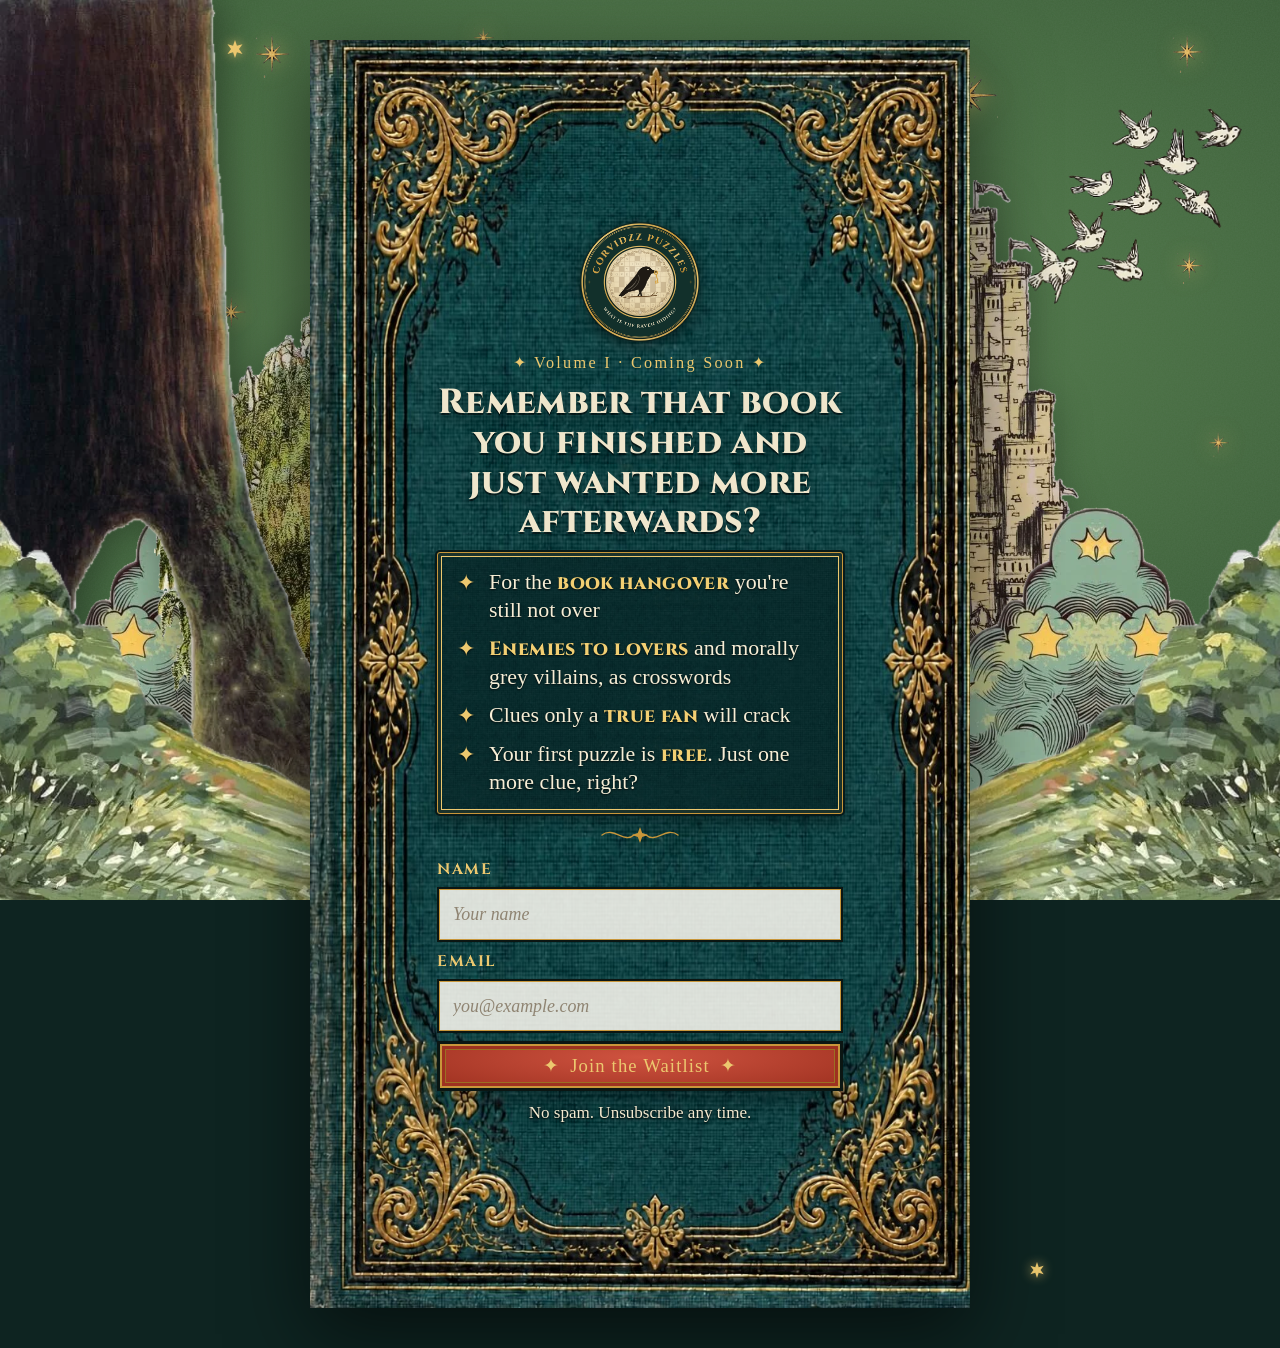
==== index.html @ 478cde84 "Add nine more twinkling gold stars to the sky Co-Authored-By: Claude Opus 5.5 <noreply@anthropic.com" ====
<!doctype html>
<html lang="en">
<head>
  <meta charset="utf-8">
  <meta name="viewport" content="width=device-width, initial-scale=1">
  <title>CorvidzzPuzzles | Remember that book you finished and just wanted more afterwards?</title>
  <meta name="description" content="A fairy-tale puzzle book about what's happening right now. Join the waiting list for Volume I.">
  <meta property="og:title" content="CorvidzzPuzzles | Remember that book you finished and just wanted more afterwards?">
  <meta property="og:description" content="Old riddles, modern answers. Join the waiting list for Volume I.">
  <meta property="og:type" content="website">
  <meta property="og:url" content="https://corvidzz.com/">
  <meta property="og:image" content="https://corvidzz.com/assets/img/share-preview.jpg">
  <meta name="twitter:card" content="summary_large_image">
  <meta name="theme-color" content="#4a7044">
  <link rel="icon" type="image/png" href="assets/img/favicon.png">
  <link rel="apple-touch-icon" href="assets/img/apple-touch-icon.png">
  <link rel="preload" as="image" href="assets/img/bg-clouds.webp">
  <link rel="preconnect" href="https://fonts.googleapis.com">
  <link rel="preconnect" href="https://fonts.gstatic.com" crossorigin>
  <link href="https://fonts.googleapis.com/css2?family=IM+Fell+English:ital@0;1&family=IM+Fell+English+SC&family=UnifrakturMaguntia&family=Cinzel+Decorative:wght@400;700;900&family=Cinzel:wght@700;800&display=swap" rel="stylesheet">
  <style>
    :root {
      --ink: #2a2218;
      --ink-soft: #5a4b36;
      --parchment: #e4d4ac;
      --parchment-light: #efe4c6;
      --sepia: #6e5230;
      --sepia-soft: #9c7f4c;
      --card-cream: #ecdcbe;
      --card-ink: #1d2622;
      --lapis: #2d56a0;
      --lapis-deep: #1f3d78;
      --rose: #e38d9c;
      --gold: #c8963a;
      --gold-light: #ecc86f;
      --leaf: #5f8f4e;
      --vermilion: #c0412d;
      --forest: #0e2421;
      --moon: #efe6cc;
    }
    * { box-sizing: border-box; }
    html, body { margin: 0; }
    html { scroll-behavior: smooth; }
    body {
      font-family: "IM Fell English", Georgia, "Times New Roman", serif;
      font-size: 1.15rem;
      line-height: 1.6;
      color: var(--ink);
      background: var(--forest);
      position: relative;
      min-height: 100vh;
      overflow-x: clip;
    }
    /* ---------- The storybook scene behind everything (the owner's pictures) ---------- */
    /* ---------- The storybook scene behind everything (the owner's pictures) ---------- */
    body::before {
      content: "";
      position: fixed; inset: 0; z-index: -3;
      background:
        url("data:image/svg+xml,%3Csvg xmlns='http://www.w3.org/2000/svg' width='240' height='240'%3E%3Cfilter id='n'%3E%3CfeTurbulence type='fractalNoise' baseFrequency='.65' numOctaves='3' stitchTiles='stitch'/%3E%3CfeColorMatrix values='0 0 0 0 .1 0 0 0 0 .2 0 0 0 0 .1 0 0 0 .35 0'/%3E%3C/filter%3E%3Crect width='100%25' height='100%25' filter='url(%23n)'/%3E%3C/svg%3E"),
        radial-gradient(ellipse 90% 70% at 50% 35%, #5f8656 0%, #4a7044 45%, #2f4d2e 100%);
    }
    .scene { position: fixed; inset: 0; z-index: -2; pointer-events: none; overflow: hidden; }
    .scene img { position: absolute; display: block; height: auto; user-select: none; }
    /* back: the starry clouds rolling along behind the hills */
    .scene .clouds {
      position: absolute; left: 0; right: 0; bottom: 4vh; height: 40vh;
      background: url("assets/img/bg-clouds.webp") center bottom / auto 100% repeat-x;
    }
    .scene .castle { right: 4vw; bottom: 14vh; height: 66vh; width: auto; filter: drop-shadow(0 10px 18px rgba(0, 0, 0, .25)); }
    .scene .tree { left: 12vw; bottom: 12vh; height: 54vh; width: auto; filter: drop-shadow(0 10px 18px rgba(0, 0, 0, .25)); }
    /* the hollow tree trunk at the left edge, rising out of the frame */
    .scene .trunk { left: 0; bottom: 0; height: 100vh; width: auto; filter: drop-shadow(8px 0 18px rgba(0, 0, 0, .35)); }
    /* front: the grassy hill, once on each side */
    .scene .hill { left: -2vw; bottom: -3vh; width: 56vw; }
    .scene .hill.flip { left: auto; right: -2vw; transform: scaleX(-1); }
    .scene .birds { right: 3vw; top: 12vh; width: clamp(160px, 17vw, 270px); animation: flock 30s ease-in-out infinite alternate; }
    @keyframes flock { from { transform: translate(0, 0); } to { transform: translate(-6vw, 3vh); } }
    .scene .star { width: 60px; animation: glint 5s ease-in-out infinite; filter: drop-shadow(0 0 10px rgba(236, 200, 111, .55)); }
    @keyframes glint { 0%, 100% { opacity: .95; transform: scale(1); } 50% { opacity: .55; transform: scale(.82); } }
    @media (max-width: 760px) {
      .scene .clouds { height: 26vh; bottom: 4vh; }
      .scene .castle { height: 42vh; right: -10vw; bottom: 12vh; }
      .scene .tree { height: 30vh; left: 4vw; bottom: 10vh; }
      .scene .trunk { left: -36vw; height: 100vh; }
      .scene .hill { width: 70vw; bottom: -2vh; }
      .scene .birds { right: 8vw; top: 84px; width: 118px; }
      .scene .star { width: 34px; }
    }
    @media (prefers-reduced-motion: reduce) { .scene .birds, .scene .star { animation: none; } }
    a { color: var(--lapis); }
    svg { display: block; }

    /* ---------- Star tile band (between sections) ---------- */
    .tiles {
      height: 56px;
      background-color: #6d86b3;
      background-image: url("assets/img/star-tiles.jpg");
      background-size: auto 100%;
      background-repeat: repeat-x;
      border-top: 3px solid var(--gold);
      border-bottom: 3px solid var(--gold);
      box-shadow: 0 6px 18px rgba(0, 0, 0, .35);
    }

    /* ---------- Header ---------- */
    .topbar {
      display: flex; align-items: center; justify-content: space-between; gap: 16px;
      max-width: 1180px; margin: 0 auto; padding: 18px 16px;
    }
    .brand { display: flex; align-items: center; gap: 12px; text-decoration: none; color: var(--moon); }
    .seal {
      width: 54px; height: 54px; flex: none;
      background: var(--parchment-light);
      border: 3px solid var(--vermilion);
      outline: 1px solid var(--gold-light); outline-offset: 2px;
      display: grid; place-items: center;
      color: var(--ink);
    }
    .seal svg { width: 42px; height: 38px; }
    .wordmark { font-family: "UnifrakturMaguntia", serif; font-size: 2rem; line-height: 1; text-shadow: 0 2px 10px rgba(0, 0, 0, .6); }
    .social { display: flex; gap: 10px; }
    .social a {
      width: 42px; height: 42px; display: grid; place-items: center;
      border: 2px solid var(--gold); border-radius: 50%; color: var(--moon); background: rgba(14, 36, 33, .5);
    }
    .social a:hover { background: var(--gold); color: var(--forest); }
    .social svg { width: 18px; height: 18px; }

    /* ---------- Twinkling stars ---------- */
    .twinkle { position: absolute; color: var(--gold-light); pointer-events: none; animation: twinkle 3.6s ease-in-out infinite; filter: drop-shadow(0 0 6px rgba(236, 200, 111, .8)); }
    .twinkle svg { width: 100%; height: 100%; }
    @keyframes twinkle { 0%, 100% { opacity: .3; transform: scale(.8); } 50% { opacity: 1; transform: scale(1.1); } }

    /* ---------- Parchment panel with an engraved flower garland ---------- */
    .panel {
      --pad-x: 76px;
      position: relative;
      isolation: isolate;
      background:
        url("data:image/svg+xml,%3Csvg xmlns='http://www.w3.org/2000/svg' width='200' height='200'%3E%3Cfilter id='n'%3E%3CfeTurbulence type='fractalNoise' baseFrequency='.75' numOctaves='3' stitchTiles='stitch'/%3E%3CfeColorMatrix values='0 0 0 0 .4 0 0 0 0 .3 0 0 0 0 .15 0 0 0 .1 0'/%3E%3C/filter%3E%3Crect width='100%25' height='100%25' filter='url(%23n)'/%3E%3C/svg%3E"),
        radial-gradient(ellipse at 50% 40%, var(--parchment-light) 0%, var(--parchment) 62%, #cfb888 100%);
      box-shadow:
        inset 0 0 0 1px var(--sepia-soft),
        inset 0 0 0 7px rgba(239, 228, 198, .6),
        inset 0 0 0 8px var(--sepia-soft),
        0 0 0 2px #b89a64,
        0 30px 70px rgba(0, 0, 0, .55);
    }
    .panel.arch { border-radius: 50% 50% 0 0 / var(--arch, 300px) var(--arch, 300px) 0 0; }
    .panel > .garland { position: absolute; inset: 0; width: 100%; height: 100%; z-index: -1; pointer-events: none; overflow: visible; }
    .panel > .garland .vine { fill: none; stroke: var(--sepia); stroke-width: 1.3; stroke-linecap: round; }
    .panel > .garland .tendril { fill: none; stroke: var(--sepia); stroke-width: .9; stroke-linecap: round; }

    /* Sparkles (drawn after the storybook border) */
    .sparkle { position: absolute; z-index: 2; color: var(--gold); filter: drop-shadow(0 0 5px rgba(236, 200, 111, .7)); }
    .sparkle svg { width: 100%; height: 100%; }

    /* ---------- Hero ---------- */
    .hero { position: relative; max-width: 820px; margin: 0 auto; padding: 20px 16px 90px; }
    .sr-only { position: absolute; width: 1px; height: 1px; margin: -1px; overflow: hidden; clip: rect(0 0 0 0); white-space: nowrap; border: 0; }
    .hero .panel { --arch: 340px; --pad-x: 84px; padding: 110px var(--pad-x) 76px; text-align: center; }
    .hero-logo { display: block; width: 190px; height: 190px; margin: -40px auto 14px; filter: drop-shadow(0 8px 14px rgba(40, 25, 5, .35)); }
    .brand-logo { width: 64px; height: 64px; flex: none; filter: drop-shadow(0 3px 8px rgba(0, 0, 0, .5)); }
    .footer-logo { display: block; width: 110px; height: 110px; margin: 0 auto 10px; }
    .kicker {
      font-family: "IM Fell English SC", serif; letter-spacing: .14em; font-size: 1rem;
      color: var(--vermilion); margin: 0 0 10px;
    }
    h1 {
      font-family: "Trajan Pro", "Trajan", "Cinzel", Georgia, serif; font-weight: 700;
      font-size: clamp(2.1rem, 5.4vw, 3.6rem); line-height: 1.12; letter-spacing: .02em;
      margin: 0 0 18px; color: var(--lapis-deep);
    }
    .i-red { color: var(--vermilion); }
    .i-green { color: var(--leaf); }
    .i-gold { color: #b07f24; }
    .lede { font-size: 1.22rem; font-style: italic; color: var(--ink-soft); margin: 0 auto 24px; max-width: 30em; }
    .flourish { display: flex; align-items: center; justify-content: center; gap: 12px; margin: 0 auto 30px; color: var(--sepia-soft); max-width: 360px; }
    .flourish::before, .flourish::after { content: ""; flex: 1; height: 1px; background: currentColor; }
    .flourish svg { width: 80px; height: 22px; }

    /* ---------- Sign-up: name and email on the left, the book on the right ---------- */
    form { position: relative; }
    .field { display: block; margin-bottom: 14px; }
    .field span { display: block; font-family: "Cinzel", serif; font-weight: 700; font-size: .82rem; letter-spacing: .1em; text-transform: uppercase; color: var(--card-ink); margin-bottom: 4px; }
    .field input {
      width: 100%; box-sizing: border-box; font: inherit; font-size: 1.12rem; color: var(--lapis-deep);
      background: rgba(255, 252, 244, .85); border: 1.5px solid var(--card-ink); border-radius: 8px; padding: 11px 14px;
    }
    .field input::placeholder { color: #8f8472; font-style: italic; }
    .field input:focus { outline: none; border-color: var(--vermilion); box-shadow: 0 0 0 3px rgba(192, 65, 45, .18); background: #fff; }
    .book-cover {
      position: relative; width: 150px; box-sizing: border-box; aspect-ratio: 3 / 4; margin: 6px auto 14px; padding: 18px 10px 12px;
      display: flex; flex-direction: column; align-items: center; justify-content: center; gap: 6px;
      background: radial-gradient(ellipse at 50% 35%, #1d4039, #0e2421 75%);
      border-radius: 3px 8px 8px 3px;
      box-shadow: inset 7px 0 8px -4px rgba(0, 0, 0, .55), inset 0 0 0 5px #0e2421, inset 0 0 0 6.5px var(--gold), inset 0 0 0 9px #0e2421, inset 0 0 0 10px var(--gold),
        6px 10px 18px rgba(30, 20, 5, .45);
      transform: rotate(-3deg);
    }
    .book-cover img { width: 92px; height: 92px; border-radius: 50%; }
    .book-cover-vol { font-family: "Cinzel", serif; font-weight: 800; letter-spacing: .14em; font-size: .78rem; color: var(--gold-light); }
    .book-cover-soon { font-style: italic; font-size: .72rem; color: #e7d6ad; }
    .signup-box { max-width: 560px; margin: 0 auto; text-align: left; }
    .fields { display: grid; grid-template-columns: 1fr 1fr; gap: 0 14px; }
    .finale .book-cover { width: 170px; margin: 0 auto 22px; }
    .finale .book-cover img { width: 104px; height: 104px; }
    @media (max-width: 560px) { .fields { grid-template-columns: 1fr; } }
    .hp { position: absolute; left: -9999px; width: 1px; height: 1px; opacity: 0; }
    .submit {
      display: flex; align-items: center; justify-content: center; gap: 10px; width: 100%;
      font-family: "IM Fell English SC", serif; font-size: 1.3rem; letter-spacing: .06em;
      padding: 13px 16px; color: var(--card-cream);
      background: var(--card-ink);
      border: 2px solid var(--card-ink);
      outline: 1px solid var(--card-cream); outline-offset: -6px;
      cursor: pointer;
    }
    .submit:hover { background: #2c3a34; }
    .submit[disabled] { opacity: .75; cursor: wait; }
    .submit .star { color: var(--gold-light); }
    .msg { font-style: italic; color: var(--vermilion); min-height: 1.4em; margin: 10px 0 0; font-size: 1rem; }
    .fine { font-size: .9rem; font-style: italic; color: var(--ink-soft); margin: 4px 0 0; }
    .inscribed { position: relative; padding: 34px 20px; text-align: center; }
    .inscribed .stamp {
      display: inline-block; transform: rotate(-6deg);
      border: 3px double var(--vermilion); color: var(--vermilion);
      font-family: "IM Fell English SC", serif; font-size: 1.3rem; letter-spacing: .12em;
      padding: 6px 14px; margin-bottom: 14px;
    }
    .inscribed .place-no { font-family: "Cinzel", serif; font-weight: 800; font-size: 2.4rem; letter-spacing: .08em; color: var(--card-ink); margin: 0 0 6px; }
    .inscribed .place-line { margin: 0 0 10px; }
    .inscribed .place-line strong { font-family: "Cinzel", serif; color: var(--vermilion); }
    .inscribed h3 { font-family: "Cinzel Decorative", serif; font-size: 1.6rem; margin: 0 0 8px; color: var(--card-ink); }
    .inscribed p { margin: 0 0 6px; }

    /* ---------- Section headings over the forest ---------- */
    .section-title {
      font-family: "Cinzel Decorative", serif; font-weight: 700; text-align: center;
      font-size: clamp(1.9rem, 4.4vw, 2.9rem); line-height: 1.15; margin: 0 0 8px;
      color: var(--gold-light);
      text-shadow: 0 2px 14px rgba(0, 0, 0, .75);
    }
    .section-title .i-red { color: #f3a7b2; }
    .section-lead {
      text-align: center; font-style: italic; color: var(--moon); max-width: 38em; margin: 0 auto 44px;
      text-shadow: 0 1px 8px rgba(0, 0, 0, .8);
    }
    .panel .section-title { color: var(--lapis-deep); text-shadow: none; }
    .panel .section-title .i-red { color: var(--vermilion); }

    /* ---------- The night sky: fog, fireflies, butterflies and searching ravens ---------- */
    .sky { position: fixed; inset: 0; z-index: -1; pointer-events: none; overflow: hidden; }
    .sky .fog {
      position: absolute; inset: -20% -50%;
      background:
        radial-gradient(ellipse 30% 18% at 20% 70%, rgba(210, 225, 215, .16), transparent 70%),
        radial-gradient(ellipse 35% 20% at 70% 40%, rgba(210, 225, 215, .12), transparent 70%),
        radial-gradient(ellipse 25% 14% at 45% 90%, rgba(210, 225, 215, .18), transparent 70%);
      animation: fog 60s linear infinite alternate;
    }
    .sky .fog.two { animation-duration: 90s; animation-direction: alternate-reverse; opacity: .8; }
    @keyframes fog { from { transform: translateX(-12%); } to { transform: translateX(12%); } }
    .sky .veil {
      position: absolute; inset: 0;
      background: radial-gradient(ellipse at 50% 45%, transparent 35%, rgba(3, 10, 9, .55) 100%);
    }
    .firefly {
      position: absolute; width: 4px; height: 4px; border-radius: 50%;
      background: #f3dc8a; box-shadow: 0 0 10px 3px rgba(243, 220, 138, .6);
      animation: drift var(--d, 14s) ease-in-out infinite alternate, glow var(--g, 3s) ease-in-out infinite;
    }
    @keyframes drift { from { transform: translate(0, 0); } to { transform: translate(var(--x, 40px), var(--y, -60px)); } }
    @keyframes glow { 0%, 100% { opacity: .1; } 50% { opacity: .95; } }

    .creature { position: absolute; top: 0; left: 0; color: #040908; will-change: transform; }
    .creature img {
      display: block; width: 100%; height: auto;
      filter: brightness(0) drop-shadow(0 0 5px rgba(205, 225, 215, .35));
      transform-origin: 50% 55%;
      animation: beat 3.4s ease-in-out infinite;
    }
    /* a couple of wingbeats, then a long glide */
    @keyframes beat {
      0%, 34%, 100% { transform: translateY(0) scaleY(1); }
      8%, 24% { transform: translateY(-3px) scaleY(.84); }
      16% { transform: translateY(1px) scaleY(1.03); }
    }

    /* small pale-gold butterflies wandering along the sides */
    .bfly {
      position: absolute; top: 0; left: 0; width: var(--s, 26px);
      animation: wander var(--d, 24s) ease-in-out infinite alternate;
      animation-delay: var(--delay, 0s);
    }
    .bfly img {
      display: block; width: 100%; height: auto;
      filter: drop-shadow(0 0 8px rgba(243, 223, 160, .9));
      animation: flutter var(--f, .32s) ease-in-out infinite alternate;
    }
    @keyframes flutter { from { transform: rotate(var(--r, 10deg)) scaleX(1); } to { transform: rotate(var(--r, 10deg)) scaleX(.25); } }
    @keyframes wander {
      0%   { transform: translate(var(--x0), var(--y0)); }
      25%  { transform: translate(var(--x1), var(--y1)); }
      50%  { transform: translate(var(--x2), var(--y2)); }
      75%  { transform: translate(var(--x3), var(--y3)); }
      100% { transform: translate(var(--x4), var(--y4)); }
    }
    /* flight paths: mostly along the sides and above the panel, sweeping, hesitating and circling back as if searching */
    .c1 { width: 130px; opacity: .9;  animation: path1 38s ease-in-out infinite; }
    .c2 { width: 92px; opacity: .8;  animation: path2 24s ease-in-out infinite; animation-delay: -6s; }
    .c3 { width: 60px;  opacity: .6;  animation: path3 46s linear infinite; animation-delay: -18s; }
    .c6 { width: 80px;  opacity: .75; animation: path6 28s ease-in-out infinite; animation-delay: -12s; }
    @keyframes path1 {
      0%   { transform: translate(-14vw, 8vh) scaleX(1) rotate(6deg); }
      22%  { transform: translate(30vw, 2vh) scaleX(1) rotate(-4deg); }
      34%  { transform: translate(52vw, 5vh) scaleX(1) rotate(8deg); }
      42%  { transform: translate(56vw, 12vh) scaleX(-1) rotate(-10deg); }
      56%  { transform: translate(30vw, 6vh) scaleX(-1) rotate(4deg); }
      70%  { transform: translate(8vw, 22vh) scaleX(-1) rotate(-12deg); }
      80%  { transform: translate(4vw, 34vh) scaleX(1) rotate(10deg); }
      100% { transform: translate(-16vw, 18vh) scaleX(-1) rotate(0deg); }
    }
    @keyframes path2 {
      0%   { transform: translate(83vw, 18vh) scaleX(1) rotate(0deg); }
      25%  { transform: translate(91vw, 32vh) scaleX(1) rotate(22deg); }
      50%  { transform: translate(84vw, 48vh) scaleX(-1) rotate(-8deg); }
      75%  { transform: translate(77vw, 30vh) scaleX(-1) rotate(-22deg); }
      100% { transform: translate(83vw, 18vh) scaleX(1) rotate(0deg); }
    }
    @keyframes path6 {
      0%   { transform: translate(6vw, 52vh) scaleX(-1) rotate(0deg); }
      25%  { transform: translate(1vw, 64vh) scaleX(-1) rotate(-20deg); }
      50%  { transform: translate(8vw, 76vh) scaleX(1) rotate(8deg); }
      75%  { transform: translate(15vw, 62vh) scaleX(1) rotate(20deg); }
      100% { transform: translate(6vw, 52vh) scaleX(-1) rotate(0deg); }
    }
    @keyframes path3 {
      0%   { transform: translate(110vw, 4vh) scaleX(-1); }
      40%  { transform: translate(70vw, 9vh) scaleX(-1); }
      48%  { transform: translate(66vw, 3vh) scaleX(1); }
      56%  { transform: translate(72vw, 7vh) scaleX(-1); }
      100% { transform: translate(-10vw, 2vh) scaleX(-1); }
    }

    /* slow reveal of the words on arrival */
    .hero .kicker, .hero h1, .hero .whisper { animation: emerge 1.6s ease both; }
    .hero h1 { animation-delay: .5s; }
    .hero .whisper { animation-delay: 1.2s; }
    @keyframes emerge { from { opacity: 0; filter: blur(6px); transform: translateY(6px); } to { opacity: 1; filter: none; transform: none; } }

    @media (max-width: 560px) {
      .c1 { width: 90px; } .c2 { width: 64px; } .c3 { width: 40px; } .c6 { width: 56px; }
    }
    @media (prefers-reduced-motion: reduce) {
      .sky .fog, .firefly, .creature, .creature img, .bfly, .bfly img, .signup { animation: none !important; }
      .c1 { transform: translate(8vw, 18vh); } .c2 { transform: translate(80vw, 16vh); }
      .c3, .c6 { display: none; }
    }

    /* ---------- Hero text ---------- */
    .whisper { font-style: italic; font-size: 1.2rem; color: var(--ink-soft); margin: 0 auto 22px; max-width: 28em; line-height: 1.55; }
    .whisper strong { font-style: normal; font-family: "Cinzel", serif; color: var(--vermilion); }

    /* ---------- Ancient riddles, modern answers ---------- */
    .tagline {
      font-family: "Cinzel", serif; font-weight: 700; font-size: clamp(1.05rem, 2.2vw, 1.3rem);
      color: var(--vermilion); margin: 0 auto 12px; max-width: 30em; line-height: 1.35;
    }
    .oracles { max-width: 1180px; margin: 0 auto; padding: 80px 16px 10px; }
    .oracle-grid { display: grid; grid-template-columns: repeat(3, 1fr); gap: 24px; }
    .oracle {
      position: relative;
      background:
        url("data:image/svg+xml,%3Csvg xmlns='http://www.w3.org/2000/svg' width='200' height='200'%3E%3Cfilter id='n'%3E%3CfeTurbulence type='fractalNoise' baseFrequency='.75' numOctaves='3' stitchTiles='stitch'/%3E%3CfeColorMatrix values='0 0 0 0 .4 0 0 0 0 .3 0 0 0 0 .15 0 0 0 .1 0'/%3E%3C/filter%3E%3Crect width='100%25' height='100%25' filter='url(%23n)'/%3E%3C/svg%3E"),
        radial-gradient(ellipse at 50% 30%, var(--parchment-light), var(--parchment));
      box-shadow: inset 0 0 0 1px var(--sepia-soft), inset 0 0 0 5px var(--parchment-light), inset 0 0 0 6px var(--sepia-soft), 0 16px 32px rgba(0, 0, 0, .45);
      padding: 26px 26px 22px;
      text-align: center;
    }
    .oracle summary { display: block; cursor: pointer; list-style: none; border: 0; }
    .oracle summary::-webkit-details-marker { display: none; }
    .oracle .olde { display: block; font-family: "IM Fell English", Georgia, serif; font-style: italic; font-size: 1.12rem; line-height: 1.6; color: var(--ink); margin-bottom: 14px; }
    .oracle .reveal {
      display: inline-block; font-family: "IM Fell English SC", serif; font-size: .98rem; letter-spacing: .04em;
      color: var(--vermilion); border-bottom: 1px dashed var(--vermilion);
    }
    .oracle[open] .reveal { display: none; }
    .oracle .modern {
      margin: 0; padding: 10px 14px;
      font-family: "Cinzel", serif; font-weight: 800; font-size: 1.25rem; letter-spacing: .02em;
      color: #fff; background: var(--lapis-deep);
      outline: 1px solid var(--gold-light); outline-offset: -5px;
    }
    .oracles .more { margin-top: 28px; }

    /* ---------- Once upon a time ---------- */
    .tale { max-width: 1120px; margin: 0 auto; padding: 80px 16px; display: grid; grid-template-columns: 1.2fr .8fr; gap: 44px; align-items: end; }
    .tale .panel { --pad-x: 64px; padding: 64px var(--pad-x) 56px; }
    .tale .section-title { text-align: left; }
    .tale p { margin: 0 0 16px; }
    .dropcap-p::after { content: ""; display: block; clear: both; }
    .dropcap {
      float: left; width: 88px; height: 88px; margin: 6px 14px 0 0;
      display: grid; place-items: center;
      background:
        url("data:image/svg+xml,%3Csvg xmlns='http://www.w3.org/2000/svg' viewBox='0 0 88 88'%3E%3Cg fill='none' stroke='%23ecc86f' stroke-width='1.6'%3E%3Cpath d='M8 80 C20 62 10 48 24 38 S20 14 36 8'/%3E%3Cpath d='M80 8 C68 26 78 40 64 50 S66 74 52 80'/%3E%3C/g%3E%3Cg fill='%237fae63'%3E%3Cellipse cx='14' cy='64' rx='5' ry='2.6' transform='rotate(-40 14 64)'/%3E%3Cellipse cx='26' cy='26' rx='5' ry='2.6' transform='rotate(30 26 26)'/%3E%3Cellipse cx='74' cy='24' rx='5' ry='2.6' transform='rotate(-40 74 24)'/%3E%3Cellipse cx='62' cy='64' rx='5' ry='2.6' transform='rotate(30 62 64)'/%3E%3C/g%3E%3Cg fill='%23e38d9c'%3E%3Ccircle cx='10' cy='10' r='3.4'/%3E%3Ccircle cx='78' cy='78' r='3.4'/%3E%3C/g%3E%3Cg fill='%23ecc86f'%3E%3Ccircle cx='78' cy='10' r='2.2'/%3E%3Ccircle cx='10' cy='78' r='2.2'/%3E%3C/g%3E%3C/svg%3E") center / cover,
        var(--lapis-deep);
      border: 3px solid var(--gold);
      box-shadow: 0 0 0 2px var(--parchment-light), 0 0 0 3px var(--gold);
      font-family: "Cinzel Decorative", serif; font-weight: 900; font-size: 3.4rem; line-height: 1;
      color: var(--vermilion);
      text-shadow: 1px 1px 0 var(--gold-light), -1px -1px 0 var(--gold-light);
    }

    .riddle { --arch: 200px; --pad-x: 56px; padding: 110px var(--pad-x) 56px; text-align: center; }
    .riddle .ornament { width: 56px; height: 56px; margin: 0 auto 8px; color: #b07f24; }
    .riddle h3 { font-family: "Cinzel Decorative", serif; font-size: 1.5rem; margin: 0 0 10px; color: var(--vermilion); }
    .verse { font-style: italic; margin: 0 0 14px; line-height: 1.75; font-size: 1.12rem; color: var(--lapis-deep); }
    summary {
      cursor: pointer; display: inline-block; list-style: none;
      font-family: "IM Fell English SC", serif; color: var(--vermilion); border-bottom: 1px dashed var(--vermilion);
    }
    summary::-webkit-details-marker { display: none; }
    details[open] summary { margin-bottom: 6px; }
    .answer { margin: 0; font-style: italic; }
    .answer b { font-family: "Cinzel Decorative", serif; font-style: normal; color: var(--lapis-deep); }

    /* ---------- What lies within ---------- */
    .within { max-width: 1180px; margin: 0 auto; padding: 60px 16px 80px; }
    .tomes { display: grid; grid-template-columns: repeat(4, 1fr); gap: 26px; }
    .tome {
      background: radial-gradient(ellipse at 50% 30%, var(--parchment-light), var(--parchment));
      border: 2px solid var(--sepia-soft); outline: 1px solid var(--sepia-soft); outline-offset: 4px;
      box-shadow: 0 18px 36px rgba(0, 0, 0, .45);
      text-align: center;
    }
    .tome:nth-child(odd) { transform: rotate(-1deg); }
    .tome:nth-child(even) { transform: rotate(1deg) translateY(10px); }
    .tome .cover {
      height: 130px; display: grid; place-items: center;
      margin: 10px 10px 0;
      border-bottom: 1px solid var(--sepia-soft);
      background:
        repeating-linear-gradient(45deg, rgba(110, 82, 48, .07) 0 1px, transparent 1px 7px),
        radial-gradient(ellipse at 50% 50%, var(--parchment-light), #d9c497);
      box-shadow: inset 0 0 0 1px var(--sepia-soft), inset 0 0 0 4px var(--parchment-light), inset 0 0 0 5px var(--sepia-soft);
    }
    .tome .cover .medal { width: 82px; height: 82px; }
    .tome .cover svg { width: 46px; height: 46px; color: var(--lapis-deep); }
    .tome .body { padding: 18px 18px 22px; }
    .tome h3 { font-family: "Cinzel Decorative", serif; font-size: 1.15rem; margin: 0 0 8px; color: var(--lapis-deep); line-height: 1.25; }
    .tome p { margin: 0; font-size: 1.02rem; }

    /* ---------- Bestiary of puzzles ---------- */
    .bestiary { max-width: 1180px; margin: 0 auto; padding: 80px 16px 40px; }
    .scrolls { display: grid; grid-template-columns: repeat(3, 1fr); gap: 26px; }
    .scroll {
      background: radial-gradient(ellipse at 50% 30%, var(--parchment-light), var(--parchment));
      border: 1px solid var(--sepia-soft);
      box-shadow: inset 0 0 0 4px var(--parchment-light), inset 0 0 0 5px var(--sepia-soft), 0 14px 30px rgba(0, 0, 0, .4);
      padding: 22px;
      display: grid; grid-template-columns: 58px 1fr; gap: 16px; align-items: start;
    }
    .medal {
      width: 58px; height: 58px; border-radius: 50%;
      display: grid; place-items: center;
      background: radial-gradient(circle at 35% 30%, var(--gold-light), var(--gold) 65%, #9b6f22);
      box-shadow: 0 0 0 3px var(--parchment-light), 0 0 0 4px var(--sepia-soft);
      font-family: "Cinzel Decorative", serif; font-weight: 700; font-size: .95rem; color: var(--lapis-deep);
    }
    .scroll h3 { font-family: "Cinzel Decorative", serif; font-size: 1.1rem; margin: 2px 0 4px; color: var(--vermilion); line-height: 1.25; }
    .scroll p { margin: 0; font-size: 1rem; }
    .more { text-align: center; font-style: italic; margin: 36px 0 0; color: var(--moon); text-shadow: 0 1px 8px rgba(0, 0, 0, .8); }

    /* ---------- Finale ---------- */
    .signup-mid { position: relative; max-width: 900px; margin: 0 auto; padding: 90px 16px 40px; }
    .signup-mid .panel { --arch: 300px; --pad-x: 84px; padding: 116px var(--pad-x) 64px; text-align: center; }
    .signup-mid .section-title { margin-bottom: 12px; }
    .hero .btn { margin-top: 4px; }
    .hero h1 { font-size: clamp(2rem, 4.6vw, 3.1rem); }
    .finale { max-width: 760px; margin: 0 auto; padding: 60px 16px 90px; }
    .finale .panel { --arch: 300px; --pad-x: 72px; padding: 120px var(--pad-x) 64px; text-align: center; }
    .finale .raven { width: 110px; height: 100px; margin: 0 auto 6px; color: var(--ink); }
    .finale p { margin: 0 0 24px; font-size: 1.2rem; }
    .btn {
      display: inline-flex; align-items: center; gap: 10px;
      font-family: "IM Fell English SC", serif; font-size: 1.25rem; letter-spacing: .06em; text-decoration: none;
      color: #fff; background: linear-gradient(var(--vermilion), #9e3120);
      padding: 12px 26px;
      outline: 1px solid var(--gold-light); outline-offset: -6px;
      box-shadow: 0 10px 20px rgba(192, 65, 45, .25);
    }
    .btn:hover { background: #9e3120; }


    /* ---------- The owner's antique book cover: teal cloth with a gold-tooled frame ---------- */
    /* the corners and the top and bottom borders keep their shape however long the content is */
    .hero, .signup-mid { container-type: inline-size; }
    .cover-book {
      container-type: inline-size;
      --w: min(660px, 100cqw);
      position: relative; width: var(--w); margin: 0 auto; box-sizing: border-box;
      min-height: calc(var(--w) * 1274 / 834);
      border-style: solid;
      /* slice sizes match the picture's own proportions (834 x 1274) so nothing is squashed */
      border-width: calc(var(--w) * .275) calc(var(--w) * .19);
      border-image: url("assets/img/cover-frame.jpg") 18% 19% fill / 1 / 0 stretch;
      padding: 0 2px;
      text-align: center; color: var(--moon);
      display: flex; flex-direction: column; align-items: center; justify-content: center;
      filter: drop-shadow(0 26px 40px rgba(0, 0, 0, .55));
    }
    .book-logo { width: 30cqw; height: 30cqw; margin: 0 auto 2cqw; filter: drop-shadow(0 4px 8px rgba(0, 0, 0, .5)); }
    .cover-book .kicker { color: var(--gold-light); font-size: clamp(.9rem, 4cqw, 1.2rem); margin: 0 0 1.5cqw; }
    .cover-book h1, .cover-book .section-title {
      font-family: "Cinzel", serif; font-weight: 800; color: var(--moon); letter-spacing: .01em;
      font-size: clamp(1.25rem, 8.6cqw, 2.4rem); line-height: 1.14; margin: 0 0 2.4cqw;
      text-shadow: 0 2px 0 rgba(0, 0, 0, .55), 0 6px 18px rgba(0, 0, 0, .45);
    }
    .cover-book .section-title .i-red { color: var(--gold-light); }
    .cover-book .whisper { color: #f3ead0; font-style: normal; font-family: "Cinzel", serif; font-weight: 700; letter-spacing: .04em; font-size: clamp(1rem, 4.6cqw, 1.3rem); line-height: 1.5; margin: 0 0 2.4cqw; text-shadow: 0 1px 6px rgba(0, 0, 0, .7); }
    .cover-book .whisper strong { color: var(--gold-light); }
    /* the four lines sit on a teal panel framed in gold, cut from the same cloth as the cover */
    .perks {
      list-style: none; margin: 0 auto 2.6cqw; padding: .85em 1.1em .4em; text-align: left; width: fit-content; max-width: 100%; box-sizing: border-box;
      background: linear-gradient(rgba(6, 34, 35, .72), rgba(6, 34, 35, .72)), url("assets/img/cloth.jpg") 0 0 / 240px 240px, #0d3233;
      border-radius: 3px;
      box-shadow: inset 0 0 0 1px #c8963a, inset 0 0 0 4px rgba(6, 34, 35, .9), inset 0 0 0 5px #ecc86f,
        0 0 0 2px #071a1a, 0 8px 18px rgba(0, 0, 0, .4);
    }
    .perks li { position: relative; padding-left: 1.45em; margin: 0 0 .45em; color: #f6eed6; font-size: clamp(1.15rem, 5.4cqw, 1.5rem); line-height: 1.3; text-shadow: 0 1px 2px rgba(0, 0, 0, .8); }
    .perks li::before { content: "\2726"; position: absolute; left: 0; top: .05em; color: #ecc86f; }
    .perks strong { font-family: "Cinzel", serif; font-weight: 800; font-size: .88em; letter-spacing: .02em; color: #f2cf73; }
    .cover-book .flourish { color: var(--gold); margin-bottom: 3cqw; max-width: 70%; }
    .cover-book .signup-box { width: 100%; }
    .cover-book .btn, .cover-book .submit { white-space: nowrap; font-size: clamp(.95rem, 4.6cqw, 1.2rem); padding: 11px 18px; }
    .cover-book .fields { grid-template-columns: 1fr; }
    .cover-book .field { margin-bottom: 2cqw; }
    .cover-book .field span { color: var(--gold-light); font-size: clamp(.9rem, 3.8cqw, 1.05rem); }
    .cover-book .fine { color: #f3ead0; text-align: center; font-style: normal; font-size: clamp(1rem, 4.2cqw, 1.2rem); margin: 8px 0 0; text-shadow: 0 1px 2px #000, 0 0 8px rgba(0, 0, 0, .8); }
    .cover-book .msg:empty { min-height: 0; margin: 0; }
    .cover-book .msg { color: #ffb2a3; text-align: center; }
    .cover-book .inscribed { color: var(--moon); padding: 10px 0; }
    .cover-book .inscribed .stamp { border-color: var(--gold-light); color: var(--gold-light); }
    .cover-book .inscribed .place-no, .cover-book .inscribed h3 { color: var(--moon); }
    .cover-book .inscribed .place-line strong { color: var(--gold-light); }
    .hero { padding-top: 24px; }
    .signup-mid { padding-top: 60px; }

    /* gold-and-black tooled borders on the parchment cards and the buttons */
    .oracle, .scroll {
      border: 3px solid #0b1613;
      box-shadow: inset 0 0 0 3px var(--parchment-light), inset 0 0 0 5px var(--vermilion), inset 0 0 0 7px var(--parchment-light), inset 0 0 0 8px var(--gold),
        0 0 0 2px var(--gold), 0 16px 32px rgba(0, 0, 0, .45);
    }
    .oracle .modern { background: radial-gradient(ellipse at 50% 30%, #cf5340, #9e3120); color: var(--gold-light); border: 2px solid #0b1613; outline: 0; box-shadow: inset 0 0 0 1.5px var(--gold); }
    .medal { background: radial-gradient(circle at 40% 35%, #cf5340, #9e3120); color: var(--gold-light); box-shadow: 0 0 0 2px var(--gold), 0 0 0 4px #0b1613; }
    .btn, .submit {
      color: var(--gold-light); background: radial-gradient(ellipse at 50% 30%, #cf5340, #9e3120);
      border: 3px solid #0b1613; outline: 0;
      box-shadow: inset 0 0 0 2px var(--gold), inset 0 0 0 5px #9e3120, inset 0 0 0 6px #9b6f22, 0 10px 20px rgba(0, 0, 0, .3);
    }
    .btn:hover, .submit:hover { background: radial-gradient(ellipse at 50% 30%, #d85e4a, #a5372a); }
    .submit .star { color: var(--gold-light); }
    .field input { border-radius: 0; border: 2px solid #0b1613; box-shadow: inset 0 0 0 1px var(--gold); }

    /* closing */
    .finale-inner { text-align: center; color: var(--moon); }
    .finale-logo { width: 130px; height: 130px; margin: 0 auto 12px; filter: drop-shadow(0 6px 12px rgba(0, 0, 0, .5)); }
    .finale-inner p { max-width: 30em; margin: 0 auto 22px; text-shadow: 0 1px 6px rgba(0, 0, 0, .7); }
    @media (max-width: 560px) {
      .cover-book .flourish { display: none; }
      .signup-mid .cover-book .kicker { display: none; }
      .cover-book .perks { width: auto; max-width: none; margin-left: -9cqw; margin-right: -9cqw; padding: .75em .85em .3em; }
      .cover-book .perks li { font-size: 1.12rem; padding-left: 1.3em; }
    }


    /* ---------- After signing up: the book opens on a crossword page ---------- */
    .signup-mid.is-open { max-width: 1240px; }
    .signup-mid { min-height: 100vh; min-height: 100svh; box-sizing: border-box; display: flex; flex-direction: column; justify-content: center; padding-top: 40px; padding-bottom: 40px; }
    .open-book { position: relative; width: min(1180px, 100%); margin: 0 auto; perspective: 2400px; transition: transform 1.5s cubic-bezier(.3, .7, .2, 1); }
    .open-book.closed { transform: translateX(-25%); }
    .spread {
      display: grid; grid-template-columns: 1fr 1fr; padding: 12px;
      background: url("assets/img/cloth.jpg") 0 0 / 300px 300px, #104244;
      border-radius: 14px; box-shadow: inset 0 0 0 2px var(--gold), 0 28px 44px rgba(0, 0, 0, .55);
    }
    /* the pages: cream paper inside the engraved vine border from the owner's puzzle page */
    .page {
      position: relative; padding: 18px 18px 30px; color: #1d1918; text-align: center;
      font-family: "IM Fell English", Georgia, serif;
      background: #ece8dc;
      border: 34px solid transparent;
      border-image: url("assets/img/page-frame.jpg") 100 fill / 34px / 0 round;
    }
    .page.left::after, .page.right::after { content: ""; position: absolute; top: -34px; bottom: -34px; width: 30px; pointer-events: none; }
    .page.left::after { right: -34px; background: linear-gradient(90deg, transparent, rgba(60, 45, 20, .18)); }
    .page.right::after { left: -34px; background: linear-gradient(270deg, transparent, rgba(60, 45, 20, .18)); }
    .page .folio {
      position: absolute; left: 50%; bottom: -46px; transform: translateX(-50%);
      background: #ece8dc; border: 2px solid #1d1918; border-radius: 14px; padding: 0 14px; line-height: 1.6;
      font-size: .95rem; color: #1d1918;
    }
    .page-emblem { display: block; width: min(80%, 300px); margin: 0 auto 4px; }
    .page.left { display: flex; flex-direction: column; justify-content: center; }
    .page-mountains { display: block; width: min(60%, 220px); margin: 6px auto 10px; }
    .page .inscribed { padding: 0; color: #1d1918; }
    .page .inscribed .stamp { border: 3px double #1d1918; color: #1d1918; font-family: "IM Fell English SC", serif; }
    .page .inscribed .place-no { color: #1d1918; font-family: "IM Fell English SC", serif; font-weight: 400; letter-spacing: .06em; }
    .page .inscribed h3 { color: #1d1918; font-family: "IM Fell English SC", serif; font-weight: 400; font-size: 1.7rem; letter-spacing: .04em; }
    .page .inscribed .place-line strong { color: #1d1918; font-family: "IM Fell English SC", serif; }
    .page .page-rule { margin: 16px 0 10px; font-size: 1.1rem; }
    .page .page-note { font-style: italic; color: #1d1918; margin: 0 auto; max-width: 20em; font-size: 1.08rem; }
    .page .arrow { font-family: "Cinzel", serif; font-size: 1.6rem; color: #1d1918; margin: 6px 0 0; }
    .page .arrow .down { display: none; }
    .page h3.xw-title { font-family: "IM Fell English SC", serif; font-weight: 400; font-size: clamp(1.5rem, 3.4vw, 2rem); letter-spacing: .06em; margin: 0 0 2px; color: #1d1918; }
    .page .xw-how { font-style: italic; color: #1d1918; margin: 0 0 14px; font-size: 1.02rem; }

    /* the cover that swings open */
    .flip-cover { container-type: inline-size; position: absolute; top: 0; bottom: 0; right: 0; width: 50%; z-index: 3; transform-origin: left center; transform-style: preserve-3d; transition: transform 1.5s cubic-bezier(.3, .7, .2, 1); }
    .open-book.opened .flip-cover { transform: rotateY(-180deg); }
    .flip-cover .face { position: absolute; inset: 0; backface-visibility: hidden; -webkit-backface-visibility: hidden; transition: opacity .5s ease 1.25s; }
    .open-book.opened .flip-cover .face { opacity: 0; }
    .flip-cover .front {
      border-radius: 4px 14px 14px 4px; background: #104244;
      /* corners and top and bottom borders keep their shape on a tall cover too */
      border-style: solid; border-width: 27.5cqw 19cqw; border-image: url("assets/img/cover-frame.jpg") 18% 19% fill / 1 / 0 stretch;
      box-shadow: 0 20px 40px rgba(0, 0, 0, .5); display: grid; place-items: center;
    }
    .flip-cover .front img { width: 34cqw; max-width: 150px; margin: 0 -8cqw; filter: drop-shadow(0 4px 8px rgba(0, 0, 0, .5)); }
    .flip-cover .back { transform: rotateY(180deg); border-radius: 14px 4px 4px 14px; background: radial-gradient(ellipse at 50% 40%, var(--parchment-light), var(--parchment) 70%, #d6c08f); box-shadow: inset 0 0 0 7px var(--sepia-soft); }

    /* the crossword, drawn like the printed page: only the answer squares, thin ink lines */
    .xw { container-type: inline-size; display: grid; grid-template-columns: repeat(var(--cols, 13), minmax(0, 1fr)); width: min(100%, calc(var(--cols, 13) * 42px)); margin: 0 auto 18px; }
    .xw .cell { position: relative; aspect-ratio: 1; }
    .xw .cell:not(.blank) { background: #f5f2ea; outline: 1.5px solid #1d1918; outline-offset: -.75px; }
    .xw .num { position: absolute; top: 1px; left: 2px; font-size: max(.5rem, calc(100cqw / var(--cols, 13) * .28)); line-height: 1; color: #1d1918; font-family: "IM Fell English", serif; pointer-events: none; }
    .xw input {
      box-sizing: border-box; display: block; width: 100%; min-width: 0; height: 100%; border: 0; padding: 0; margin: 0; border-radius: 0;
      background: transparent; text-align: center; text-transform: uppercase;
      font-family: "IM Fell English SC", serif; font-size: calc(100cqw / var(--cols, 13) * .62); color: #1d1918; caret-color: var(--vermilion);
    }
    .xw input:focus { outline: none; background: rgba(200, 150, 58, .28); }
    .xw .cell.ok { background: #e6ead7; }
    .xw .cell.given input { color: #8a6420; }
    .xw.solved .cell:not(.blank) { background: #f1e7c4; }
    .xw-clues { display: grid; grid-template-columns: 1fr 1fr; gap: 0 18px; text-align: left; font-size: .95rem; line-height: 1.35; margin: 0 0 10px; }
    .xw-clues > div + div { border-left: 1px solid #1d1918; padding-left: 14px; }
    .xw-clues h4 { display: flex; align-items: center; gap: 8px; font-family: "IM Fell English SC", serif; font-weight: 400; margin: 0 0 6px; color: #1d1918; font-size: 1.15rem; letter-spacing: .08em; }
    .xw-clues h4::after { content: ""; flex: 1; height: 1px; background: #1d1918; margin-right: 6px; }
    .xw-clues p { margin: 0 0 6px; padding-left: 1.5em; text-indent: -1.5em; transition: color .3s; }
    .xw-clues b { font-weight: 400; }
    .xw-clues p.done { color: #6b7d55; text-decoration: line-through; text-decoration-color: rgba(107, 125, 85, .6); }
    .xw-tip { font-style: italic; font-size: .92rem; color: #4a4239; margin: 4px 0 2px; }
    .xw-hint { font: inherit; font-style: italic; font-size: .98rem; background: none; border: 0; padding: 2px 0; color: #1d1918; text-decoration: underline; cursor: pointer; }
    .xw-verdict { min-height: 1.4em; margin: 6px 0 0; font-style: italic; color: #4a4239; }
    .xw-verdict.win { color: #1d1918; font-style: italic; font-size: 1.15rem; }
    .xw-verdict.win strong { display: block; font-family: "IM Fell English SC", serif; font-style: normal; font-weight: 400; font-size: 1.5rem; letter-spacing: .04em; }

    @media (max-width: 760px) {
      .open-book.closed { transform: none; }
      .open-book.closed .spread, .open-book.opened .spread { clip-path: none; }
      .open-book.closed .page.left > * { opacity: 1; }
      .spread { grid-template-columns: 1fr; padding: 8px; }
      .page { padding: 10px 6px 22px; border-width: 16px; border-image-width: 16px; }
      .page .xw-clues, .page .xw-tip { padding: 0 6px; }
      .page .folio { bottom: -28px; font-size: .85rem; }
      .spread { padding: 5px; }
      .page.left { display: block; }
      .page.left::after, .page.right::after { display: none; }
      .page.left { margin-bottom: 8px; }
      .xw-clues { grid-template-columns: 1fr; }
      .xw-clues > div + div { border-left: 0; padding-left: 0; margin-top: 8px; }
      .page .arrow .side { display: none; }
      .page .arrow .down { display: inline; }
      .flip-cover { width: 100%; }
      .flip-cover .front { border-radius: 6px 12px 12px 6px; }
    }
    @media (prefers-reduced-motion: reduce) { .open-book, .flip-cover, .flip-cover .face { transition: none; } }

    /* ---------- Footer ---------- */
    footer { text-align: center; padding: 44px 16px 54px; color: var(--moon); background: rgba(8, 22, 20, .6); border-top: 1px solid rgba(236, 200, 111, .35); }
    footer .seal { margin: 0 auto 10px; }
    footer .wordmark { font-size: 1.8rem; color: var(--gold-light); }
    footer nav { display: flex; justify-content: center; flex-wrap: wrap; gap: 6px 22px; margin-top: 12px; font-family: "IM Fell English SC", serif; }
    footer a { color: var(--moon); }
    footer p { margin: 10px 0 0; font-size: 1rem; opacity: .85; }

    /* ---------- Responsive ---------- */
    @media (max-width: 1000px) {
      .tale { grid-template-columns: 1fr; gap: 60px; }
      .riddle { max-width: 520px; width: 100%; justify-self: center; }
      .tomes { grid-template-columns: 1fr 1fr; }
      .scrolls { grid-template-columns: 1fr 1fr; }
    }
    @media (max-width: 820px) {
      .oracle-grid { grid-template-columns: 1fr 1fr; }
    }
    @media (max-width: 560px) {
      .oracle-grid { grid-template-columns: 1fr; }
    }
    @media (max-width: 820px) {
      .page.left::after, .page.right::after { display: none; }
    }
    @media (max-width: 560px) {
      body { font-size: 1.07rem; }
      .wordmark { font-size: 1.45rem; }
      .seal { width: 44px; height: 44px; }
      .seal svg { width: 34px; height: 30px; }
      .social a { width: 38px; height: 38px; }
      .tiles { height: 40px; }
      .panel, .hero .panel, .tale .panel, .riddle, .finale .panel { --pad-x: 22px; }
      .hero { padding-top: 118px; }
      .hero .panel { --arch: 170px; --pad-x: 38px; padding: 96px var(--pad-x) 44px; }
      .tale .panel { padding: 46px var(--pad-x) 40px; }
      .riddle { --arch: 150px; padding: 86px var(--pad-x) 40px; }
      .finale .panel { --arch: 160px; padding: 92px var(--pad-x) 44px; }
      .hero h1 { font-size: 1.7rem; }
      .signup-mid { padding-top: 196px; justify-content: flex-start; }
      .signup-mid .panel { --arch: 170px; --pad-x: 38px; padding: 92px var(--pad-x) 44px; }
      .hero-logo { width: 140px; height: 140px; margin-top: -30px; }
      .brand-logo { width: 50px; height: 50px; }
      h1 { font-size: 1.8rem; letter-spacing: 0; }
      .picks { grid-template-columns: 1fr; }
      .submit { font-size: 1.1rem; padding: 12px 8px; }
      .tomes, .scrolls { grid-template-columns: 1fr; }
      .tome:nth-child(even) { transform: rotate(1deg); }
      .dropcap { width: 74px; height: 74px; font-size: 2.8rem; }
    }
    @media (prefers-reduced-motion: reduce) {
      html { scroll-behavior: auto; }
      .twinkle { animation: none; opacity: .8; }
      * { transition: none !important; }
    }
  </style>
</head>
<body>
  <div class="scene" aria-hidden="true">
    <img class="star" src="assets/img/bg-star.webp" alt="" style="top:7vh;right:22vw">
    <img class="star" src="assets/img/bg-star.webp" alt="" style="top:16vh;left:48vw;width:26px;animation-delay:-3.5s">
    <img class="star" src="assets/img/bg-star.webp" alt="" style="top:40vh;right:30vw;width:30px;animation-delay:-1s">
    <img class="star" src="assets/img/bg-star.webp" alt="" style="top:4vh;left:20vw;width:34px;animation-delay:-2.2s">
    <img class="star" src="assets/img/bg-star.webp" alt="" style="top:22vh;left:27vw;width:22px;animation-delay:-4.1s">
    <img class="star" src="assets/img/bg-star.webp" alt="" style="top:33vh;left:17vw;width:28px;animation-delay:-1.6s">
    <img class="star" src="assets/img/bg-star.webp" alt="" style="top:3vh;left:37vw;width:20px;animation-delay:-0.6s">
    <img class="star" src="assets/img/bg-star.webp" alt="" style="top:28vh;right:6vw;width:26px;animation-delay:-2.9s">
    <img class="star" src="assets/img/bg-star.webp" alt="" style="top:4vh;right:6vw;width:30px;animation-delay:-4.6s">
    <img class="star" src="assets/img/bg-star.webp" alt="" style="top:48vh;right:4vw;width:20px;animation-delay:-3.3s">
    <img class="star" src="assets/img/bg-star.webp" alt="" style="top:12vh;right:36vw;width:18px;animation-delay:-1.2s">
    <img class="star" src="assets/img/bg-star.webp" alt="" style="top:52vh;left:24vw;width:22px;animation-delay:-2.5s">
    <img class="birds" src="assets/img/bg-birds.webp" alt="">
    <img class="castle" src="assets/img/bg-castle.webp" alt="">
    <div class="clouds"></div>
    <img class="tree" src="assets/img/bg-tree.webp" alt="">
    <img class="trunk" src="assets/img/bg-trunk.webp" alt="">
    <img class="hill" src="assets/img/bg-hill.webp" alt="">
    <img class="hill flip" src="assets/img/bg-hill.webp" alt="">
  </div>
  <svg width="0" height="0" style="position:absolute" aria-hidden="true">
    <defs>
      <symbol id="raven" viewBox="0 0 110 100">
        <path fill="currentColor" d="M105 31 L89 24 C85 18 77 15 70 17 C61 19 55 26 51 34 C43 46 31 58 21 70 L5 90 L13 93 L30 81 C38 79 47 77 55 75 L57 83 L51 93 L55 93 L59 85 L61 93 L65 93 L62 81 C69 73 75 63 76 55 C80 49 84 42 87 35 Z"/>
        <circle cx="79" cy="24" r="1.7" fill="#efe4c6"/>
        <g fill="none" stroke="#efe4c6" stroke-linecap="round" opacity=".45">
          <path d="M55 38 C60 50 56 62 36 76" stroke-width="1.2"/>
          <path d="M50 50 C48 58 42 66 30 74" stroke-width=".9"/>
          <path d="M45 58 C40 66 34 70 24 76" stroke-width=".8"/>
        </g>
      </symbol>
      <symbol id="star" viewBox="0 0 24 24">
        <path fill="currentColor" d="M12 0l2.6 7.8L22 5.5l-4.7 6.5L22 18.5l-7.4-2.3L12 24l-2.6-7.8L2 18.5l4.7-6.5L2 5.5l7.4 2.3z"/>
      </symbol>
      <!-- Long eight-pointed storybook star -->
      <symbol id="sparkle" viewBox="-50 -50 100 100">
        <path fill="currentColor" stroke="#8a6420" stroke-width=".8" d="M0.0 -50.0L1.2 -3.0L9.2 -9.2L3.0 -1.2L32.0 0.0L3.0 1.2L9.2 9.2L1.2 3.0L0.0 50.0L-1.2 3.0L-9.2 9.2L-3.0 1.2L-32.0 0.0L-3.0 -1.2L-9.2 -9.2L-1.2 -3.0Z"/>
      </symbol>
      <!-- Engraved garland pieces (sepia line art) -->
      <symbol id="g-rose" viewBox="-13 -13 26 26" overflow="visible">
        <g fill="#efe2c2" stroke="#6e5230" stroke-width=".9" stroke-linejoin="round">
          <path d="M0 -11 C6 -12 11 -7 11 -1 C12 5 7 11 0 11 C-7 11 -12 5 -11 -1 C-11 -7 -6 -12 0 -11Z"/>
          <path d="M-7 -3 C-6 -8 6 -8 7 -3 C8 3 3 7 0 7 C-4 7 -8 3 -7 -3Z"/>
          <path d="M-3 -1 C-3 -4 3 -4 3 -1 C3 2 0 3 -1 2" fill="none"/>
          <path d="M-9 4 C-6 8 -2 9 0 9 M9 4 C6 8 2 9 0 9" fill="none" stroke-width=".6"/>
        </g>
      </symbol>
      <symbol id="g-blossom" viewBox="-10 -10 20 20" overflow="visible">
        <g fill="#efe2c2" stroke="#6e5230" stroke-width=".85">
          <ellipse cx="0" cy="-5" rx="3.4" ry="4.6"/>
          <ellipse cx="0" cy="-5" rx="3.4" ry="4.6" transform="rotate(72)"/>
          <ellipse cx="0" cy="-5" rx="3.4" ry="4.6" transform="rotate(144)"/>
          <ellipse cx="0" cy="-5" rx="3.4" ry="4.6" transform="rotate(216)"/>
          <ellipse cx="0" cy="-5" rx="3.4" ry="4.6" transform="rotate(288)"/>
          <circle r="2.4" fill="#c9a869"/>
        </g>
      </symbol>
      <symbol id="g-grapes" viewBox="-8 -4 16 22" overflow="visible">
        <g fill="#e3d0a4" stroke="#6e5230" stroke-width=".8">
          <circle cx="-4" cy="0" r="3"/><circle cx="2" cy="0" r="3"/><circle cx="-1" cy="4.6" r="3"/>
          <circle cx="5" cy="4.6" r="3"/><circle cx="-5" cy="4.6" r="3"/><circle cx="2" cy="9.2" r="3"/>
          <circle cx="-3" cy="9.2" r="3"/><circle cx="-0.5" cy="13.6" r="3"/>
        </g>
      </symbol>
      <symbol id="g-leaf" viewBox="0 -5 18 10" overflow="visible">
        <path d="M0 0 C4 -5 12 -5 18 0 C12 5 4 5 0 0Z" fill="#e6d6ad" stroke="#6e5230" stroke-width=".8"/>
        <path d="M1 0 L16 0 M6 0 L9 -2.6 M10 0 L13 -2.2 M6 0 L9 2.6 M10 0 L13 2.2" fill="none" stroke="#6e5230" stroke-width=".55"/>
      </symbol>
      <symbol id="g-bud" viewBox="-4 -10 8 12" overflow="visible">
        <path d="M0 -9 C4 -6 4 -1 0 1 C-4 -1 -4 -6 0 -9Z" fill="#efe2c2" stroke="#6e5230" stroke-width=".8"/>
        <path d="M-3 0 L0 -3 L3 0" fill="none" stroke="#6e5230" stroke-width=".6"/>
      </symbol>

      <symbol id="flourish" viewBox="0 0 80 22">
        <g fill="none" stroke="currentColor" stroke-width="1.4" stroke-linecap="round">
          <path d="M2 11 C14 2 24 20 34 11"/><path d="M78 11 C66 2 56 20 46 11"/>
        </g>
        <path fill="currentColor" d="M40 3 l2.2 6 6 2 -6 2 -2.2 6 -2.2 -6 -6 -2 6 -2z"/>
      </symbol>
      <symbol id="moon" viewBox="0 0 60 60">
        <path fill="currentColor" d="M34 6a24 24 0 1 0 20 34A20 20 0 1 1 34 6z"/>
        <path fill="currentColor" d="M44 12l1.4 4 4 1.4-4 1.4-1.4 4-1.4-4-4-1.4 4-1.4z"/>
        <path fill="currentColor" d="M52 26l1 2.8 2.8 1-2.8 1-1 2.8-1-2.8-2.8-1 2.8-1z"/>
      </symbol>
    </defs>
  </svg>


  <section class="signup-mid" aria-labelledby="signup-title">
    <span class="twinkle" style="top:40px;left:4%;width:18px;height:18px;animation-delay:.7s" aria-hidden="true"><svg><use href="#star"/></svg></span>
    <span class="twinkle" style="bottom:70px;right:5%;width:16px;height:16px;animation-delay:1.9s" aria-hidden="true"><svg><use href="#star"/></svg></span>
    <div class="cover-book">
      <img class="book-logo" src="assets/img/logo.png" width="480" height="480" alt="CorvidzzPuzzles">
      <p class="kicker">&#10022; Volume I &middot; Coming Soon &#10022;</p>
      <h1 class="section-title" id="signup-title">Remember that book you finished and just wanted more afterwards?</h1>
      <ul class="perks">
        <li>For the <strong>book hangover</strong> you're still not over</li>
        <li><strong>Enemies to lovers</strong> and morally grey villains, as crosswords</li>
        <li>Clues only a <strong>true fan</strong> will crack</li>
        <li>Your first puzzle is <strong>free</strong>. Just one more clue, right?</li>
      </ul>
      <div class="flourish" aria-hidden="true"><svg><use href="#flourish"/></svg></div>
      <div class="signup-box" id="signup">
        <form id="waitlist" novalidate>
          <div class="fields">
            <label class="field">
              <span>Name</span>
              <input id="name" name="name" type="text" autocomplete="given-name" placeholder="Your name">
            </label>
            <label class="field">
              <span>Email</span>
              <input id="email" name="email" type="email" autocomplete="email" placeholder="you@example.com" required>
            </label>
          </div>

          <input type="hidden" name="access" value="waiting list">
          <input type="hidden" name="came_from" id="came_from" value="direct">

          <!-- Spam trap: real people never see or fill this -->
          <input class="hp" type="text" name="_gotcha" tabindex="-1" autocomplete="off" aria-hidden="true">

          <button type="submit" class="submit" id="submit">
            <span class="star" aria-hidden="true">&#10022;</span>
            <span id="submit-label">Join the Waitlist</span>
            <span class="star" aria-hidden="true">&#10022;</span>
          </button>
          <p class="msg" id="msg" role="status" aria-live="polite"></p>
          <p class="fine">No spam. Unsubscribe any time.</p>
        </form>
      </div>
    </div>
  </section>

  <script>

    // ===== After signing up: the book opens on a crossword page from Volume I =====
    // Grid rows: letters are answers, "." is an empty space. Clue keys: a = across, d = down, then the clue number.
    // A short sample: five answers from famous book series.
    const XW = {
      rows: [
        "....K..A",
        "HOGWARTS",
        "....T..L",
        "....N..A",
        "HOBBIT.N",
        "....S...",
        ".RHYSAND"
      ],
      words: {
        d1: [[0, 4], [1, 4], [2, 4], [3, 4], [4, 4], [5, 4], [6, 4]],
        d2: [[0, 7], [1, 7], [2, 7], [3, 7], [4, 7]],
        a3: [[1, 0], [1, 1], [1, 2], [1, 3], [1, 4], [1, 5], [1, 6], [1, 7]],
        a4: [[4, 0], [4, 1], [4, 2], [4, 3], [4, 4], [4, 5]],
        a5: [[6, 1], [6, 2], [6, 3], [6, 4], [6, 5], [6, 6], [6, 7]]
      },
      clues: {
        d1: "Girl who volunteers as tribute in The Hunger Games (7)",
        d2: "Great lion who rules Narnia (5)",
        a3: "Castle school of witchcraft and wizardry in Harry Potter (8)",
        a4: "Small, home-loving folk like Bilbo and Frodo (6)",
        a5: "High Lord of the Night Court in A Court of Thorns and Roses (7)"
      }
    };

    function openBook(leftHtml) {
      const nums = {};
      let n = 1;
      XW.rows.forEach((row, r) => [...row].forEach((ch, c) => {
        if (ch === ".") return;
        const across = (c === 0 || row[c - 1] === ".") && row[c + 1] && row[c + 1] !== ".";
        const down = (r === 0 || XW.rows[r - 1][c] === ".") && XW.rows[r + 1] && XW.rows[r + 1][c] !== ".";
        if (across || down) nums[r + "," + c] = n++;
      }));
      let grid = "";
      XW.rows.forEach((row, r) => [...row].forEach((ch, c) => {
        grid += ch === "."
          ? '<div class="cell blank"></div>'
          : '<div class="cell" data-a="' + ch + '" data-r="' + r + '" data-c="' + c + '">' +
            (nums[r + "," + c] ? '<span class="num">' + nums[r + "," + c] + '</span>' : '') +
            '<input maxlength="1" aria-label="Row ' + (r + 1) + ', column ' + (c + 1) + '" autocomplete="off" autocapitalize="characters" spellcheck="false"></div>';
      }));
      const clue = (k) => '<p data-word="' + k + '"><b>' + k.slice(1) + '.</b> ' + XW.clues[k] + '</p>';
      const keys = Object.keys(XW.words).sort((p, q) => +p.slice(1) - +q.slice(1));

      const book = document.createElement("div");
      book.className = "open-book closed";
      book.innerHTML =
        '<div class="spread">' +
          '<div class="page left">' +
            '<img class="page-mountains" src="assets/img/page-mountains.webp" alt="">' + leftHtml +
            '<p class="page-rule" aria-hidden="true">&#10022;</p>' +
            '<p class="page-note">While you wait, here is a page from Volume I. Can you name the famous book series hiding in it?</p>' +
            '<p class="arrow" aria-hidden="true"><span class="side">&rarr;</span><span class="down">&darr;</span></p>' +
            '<span class="folio">i</span>' +
          '</div>' +
          '<div class="page right">' +
            '<img class="page-emblem" src="assets/img/page-emblem.webp" alt="">' +
            '<h3 class="xw-title">Worlds You\'ve Read</h3>' +
            '<p class="xw-how">Fill in the crossword using the clues below.</p>' +
            '<div class="xw" id="xw" style="--cols:' + XW.rows[0].length + '">' + grid + '</div>' +
            '<div class="xw-clues">' +
              '<div><h4>Across</h4>' + keys.filter((k) => k[0] === "a").map(clue).join("") + '</div>' +
              '<div><h4>Down</h4>' + keys.filter((k) => k[0] === "d").map(clue).join("") + '</div>' +
            '</div>' +
            '<p class="xw-tip">Tap a square and type. Tap it again to switch between across and down.</p>' +
            '<button type="button" class="xw-hint" id="xw-hint">Stuck? Reveal a letter</button>' +
            '<p class="xw-verdict" id="xw-verdict" role="status" aria-live="polite"></p>' +
            '<span class="folio">1</span>' +
          '</div>' +
        '</div>' +
        '<div class="flip-cover" aria-hidden="true">' +
          '<div class="face front"><img src="assets/img/logo.png" alt=""></div>' +
          '<div class="face back"></div>' +
        '</div>';

      const closed = form.closest(".cover-book");
      closed.closest("section").classList.add("is-open");
      closed.replaceWith(book);
      setupCrossword(book);
      book.scrollIntoView({ behavior: "smooth", block: "start" });
      const still = window.matchMedia("(prefers-reduced-motion: reduce)").matches;
      setTimeout(() => {
        book.classList.remove("closed");
        book.classList.add("opened");
        setTimeout(() => book.querySelector(".flip-cover").remove(), still ? 0 : 1900);
      }, still ? 0 : 700);
    }

    function setupCrossword(book) {
      const cells = [...book.querySelectorAll("#xw .cell[data-a]")];
      const at = (r, c) => cells.find((x) => +x.dataset.r === r && +x.dataset.c === c);
      const input = (cell) => cell.querySelector("input");
      const verdict = book.querySelector("#xw-verdict");
      const maxR = XW.rows.length - 1, maxC = XW.rows[0].length - 1;
      let dir = "across", solved = false;

      function next(cell, step) {
        let r = +cell.dataset.r, c = +cell.dataset.c;
        for (let i = 0; i <= Math.max(maxR, maxC); i++) {
          if (dir === "across") c += step; else r += step;
          if (r < 0 || c < 0 || r > maxR || c > maxC) return null;
          const n = at(r, c);
          if (n) return n;
        }
        return null;
      }

      function check() {
        let all = true;
        cells.forEach((c) => c.classList.remove("ok"));
        Object.entries(XW.words).forEach(([k, pos]) => {
          const ok = pos.every(([r, c]) => input(at(r, c)).value === at(r, c).dataset.a);
          book.querySelector('.xw-clues [data-word="' + k + '"]').classList.toggle("done", ok);
          if (ok) pos.forEach(([r, c]) => at(r, c).classList.add("ok"));
          else all = false;
        });
        if (all && !solved) {
          solved = true;
          book.querySelector("#xw").classList.add("solved");
          book.querySelector("#xw-hint").hidden = true;
          cells.forEach((c) => (input(c).readOnly = true));
          verdict.className = "xw-verdict win";
          verdict.innerHTML = "<strong>You cracked it!</strong> Now imagine a whole book of these.";
        }
      }

      cells.forEach((cell) => {
        const inp = input(cell);
        inp.addEventListener("focus", () => inp.select());
        inp.addEventListener("click", () => {
          // tapping the same square again switches between across and down
          if (document.activeElement === inp && inp.dataset.tapped) dir = dir === "across" ? "down" : "across";
          inp.dataset.tapped = "1";
          const r = +cell.dataset.r, c = +cell.dataset.c;
          if (!at(r, c + 1) && !at(r, c - 1)) dir = "down";
          if (!at(r + 1, c) && !at(r - 1, c)) dir = "across";
        });
        inp.addEventListener("blur", () => delete inp.dataset.tapped);
        inp.addEventListener("input", () => {
          inp.value = inp.value.replace(/[^a-z]/gi, "").slice(-1).toUpperCase();
          if (inp.value) { const n = next(cell, 1); if (n) input(n).focus(); }
          check();
        });
        inp.addEventListener("keydown", (e) => {
          if (e.key === "Backspace" && !inp.value) {
            const p = next(cell, -1);
            if (p) { input(p).focus(); input(p).value = ""; }
            e.preventDefault(); check();
          }
          const moves = { ArrowRight: [0, 1, "across"], ArrowLeft: [0, -1, "across"], ArrowDown: [1, 0, "down"], ArrowUp: [-1, 0, "down"] };
          if (moves[e.key]) {
            const [dr, dc, d] = moves[e.key]; dir = d;
            const n = at(+cell.dataset.r + dr, +cell.dataset.c + dc) || next(cell, dr + dc);
            if (n) input(n).focus();
            e.preventDefault();
          }
        });
      });

      book.querySelector("#xw-hint").addEventListener("click", () => {
        const empty = cells.filter((c) => input(c).value !== c.dataset.a);
        if (!empty.length) return;
        const pick = empty[Math.floor(Math.random() * empty.length)];
        input(pick).value = pick.dataset.a;
        pick.classList.add("given");
        verdict.className = "xw-verdict";
        verdict.textContent = "Here's a letter to help you along.";
        check();
      });
    }

    // ===== SETUP =====
    // Sign-ups are saved, free and without limit, in the Google Sheet owned by
    // corvidzzpuzzles@gmail.com (see SETUP-GOOGLE-SHEET.md). The sheet numbers each
    // person and emails you about every new sign-up. Paste the Apps Script web app URL here:
    const SHEET_ENDPOINT = "https://script.google.com/macros/s/AKfycbwi1_NTpWYUcPXas5lc9P-DTyyEm5nawYiZtY1KEhnrJyXCkNWoZengd7d3Q341ywp0Gg/exec";
    // Optional: a Formspree endpoint (e.g. "https://formspree.io/f/abcdwxyz") for a second copy.
    // Left empty, because the Google Sheet already keeps the list and sends the emails.
    const FORM_ENDPOINT = "";
    // =================


    // where the visitor came from: the QR codes add ?from=instagram or ?from=tiktok
    (function () {
      const p = new URLSearchParams(location.search);
      const from = (p.get("from") || p.get("utm_source") || "").toLowerCase().replace(/[^a-z0-9_-]/g, "").slice(0, 30);
      if (from) document.getElementById("came_from").value = from;
    })();

    // the Join buttons scroll to the sign-up in the middle and put the cursor in the name box
    document.querySelectorAll(".to-form").forEach((btn) => btn.addEventListener("click", (e) => {
      const name = document.getElementById("name");
      e.preventDefault();
      document.getElementById("signup").scrollIntoView({ behavior: "smooth", block: "center" });
      if (name) setTimeout(() => name.focus({ preventScroll: true }), 700);
    }));

    const form = document.getElementById("waitlist");
    const msg = document.getElementById("msg");
    const submit = document.getElementById("submit");
    const submitLabel = document.getElementById("submit-label");

    function showError(text) { msg.textContent = text; }

    form.addEventListener("submit", async (e) => {
      e.preventDefault();
      msg.textContent = "";

      const email = form.email.value.trim();
      if (!/^[^\s@]+@[^\s@]+\.[^\s@]+$/.test(email)) {
        showError("That email doesn't look right. Please check it.");
        form.email.focus();
        return;
      }

      if (!FORM_ENDPOINT && SHEET_ENDPOINT.includes("PASTE_")) {
        showError("Sign-ups are not open yet. (Site owner: set SHEET_ENDPOINT in index.html.)");
        return;
      }

      const data = new FormData(form);
      data.append("_subject", "New CorvidzzPuzzles sign-up");

      submit.disabled = true;
      submitLabel.textContent = "Signing you up…";

      const sheetOn = !SHEET_ENDPOINT.includes("PASTE_");

      // the numbered ledger (Google Sheet): a plain form post, so no special permissions are needed
      const toSheet = sheetOn
        ? fetch(SHEET_ENDPOINT, { method: "POST", body: new URLSearchParams(data) })
            .then((r) => r.json())
            .then((j) => (j && j.ok ? j : Promise.reject(new Error("sheet refused"))))
        : Promise.reject(new Error("sheet not set up"));
      // optional second copy to Formspree (left empty: the free Google Sheet is enough)
      const toFormspree = FORM_ENDPOINT
        ? fetch(FORM_ENDPOINT, { method: "POST", body: data, headers: { Accept: "application/json" } })
            .then((r) => (r.ok ? r : Promise.reject(new Error("formspree refused"))))
        : Promise.reject(new Error("formspree not used"));

      try {
        const [sheet, fs] = await Promise.allSettled([toSheet, toFormspree]);
        if (sheet.status !== "fulfilled" && fs.status !== "fulfilled") throw new Error("Request failed");

        const num = sheet.status === "fulfilled" && sheet.value.number ? Number(sheet.value.number) : null;
        const numText = num ? "No. " + String(num).padStart(4, "0") : "No. ____";
        const ordinal = (n) => n + ((n % 100 >= 11 && n % 100 <= 13) ? "th" : ({ 1: "st", 2: "nd", 3: "rd" }[n % 10] || "th"));
        const placeLine = num
          ? (sheet.value.returning
              ? "You were already on the list. You're still <strong>the " + ordinal(num) + "</strong> to sign up."
              : "You're <strong>the " + ordinal(num) + "</strong> to join the waiting list.")
          : "";

        const name = form.name.value.trim().replace(/[<>&"]/g, "");
        openBook(
          '<div class="inscribed">' +
            '<div class="stamp">You\'re on the list</div>' +
            (num ? '<div class="place-no">' + numText + '</div>' : '') +
            '<h3>' + (name ? "Welcome, " + name + "!" : "Welcome!") + '</h3>' +
            (placeLine ? '<p class="place-line">' + placeLine + '</p>' : '') +
            '<p>We\'ll email you as soon as Volume I is ready.</p>' +
          '</div>'
        );
      } catch (err) {
        showError("Something went wrong. Please try again in a moment.");
        submit.disabled = false;
        submitLabel.textContent = "Join the Waitlist";
      }
    });
  </script>
</body>
</html>
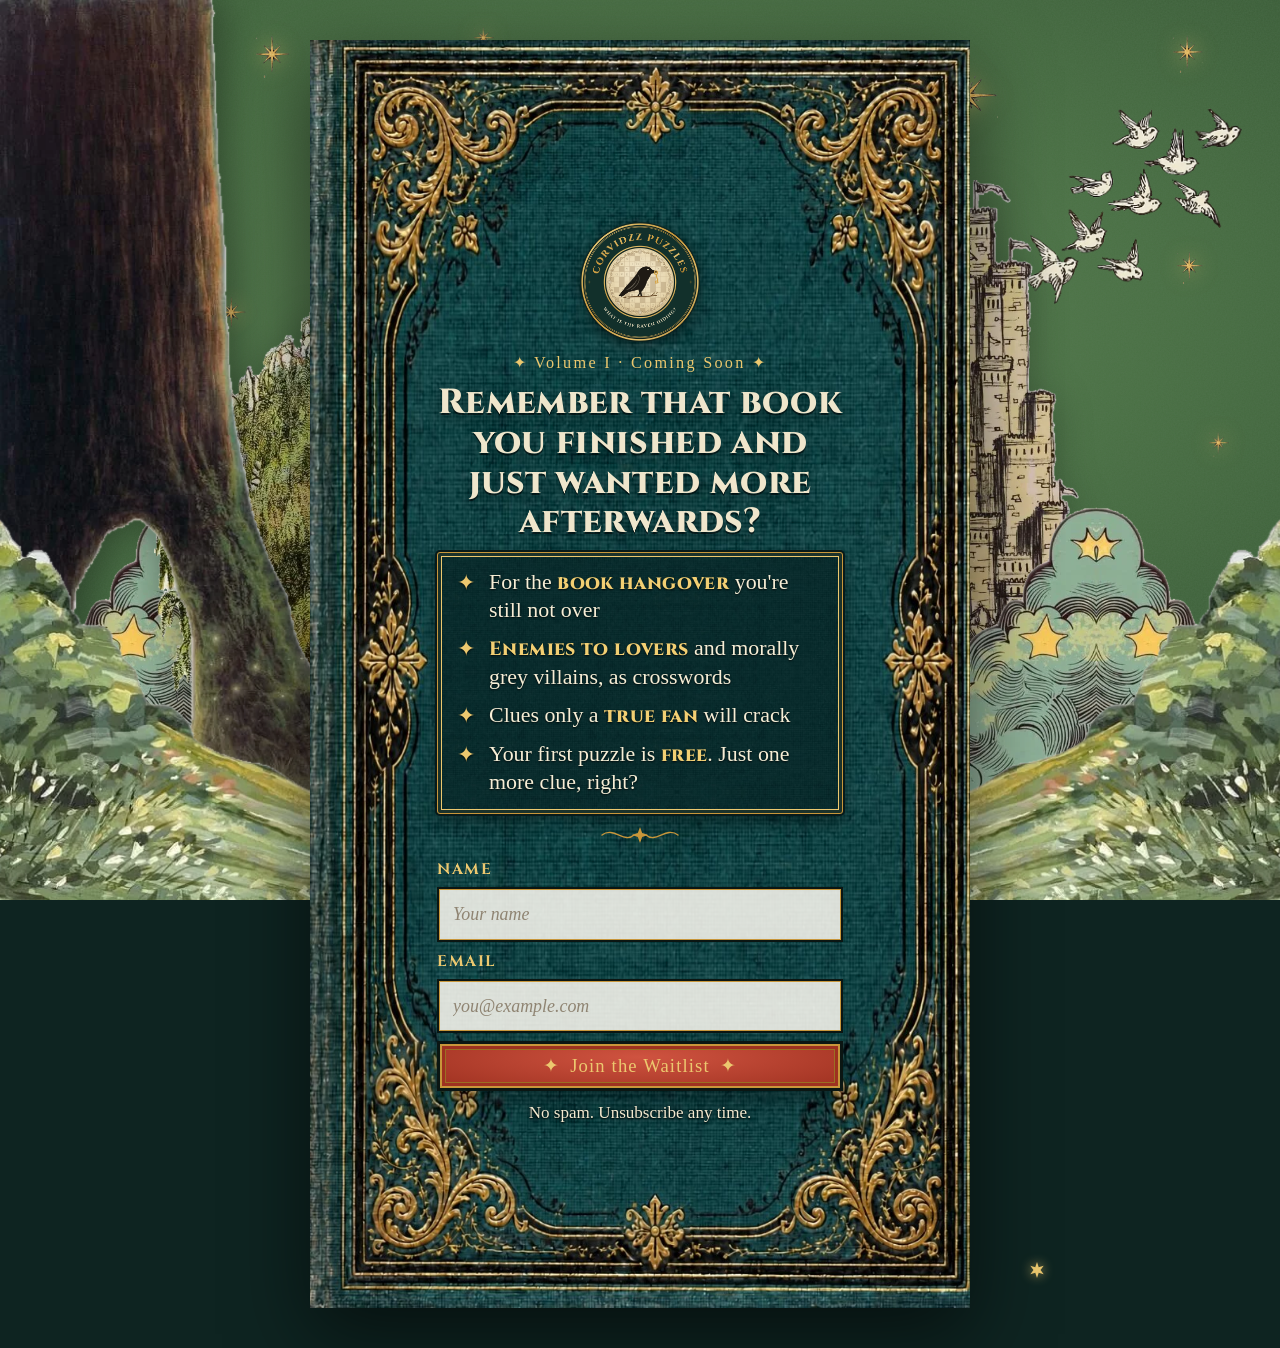
==== commit 17030357: "Remove the odd drawn star at the top left It was a different, flat yellow star; the sky now only use" ====
--- a/index.html
+++ b/index.html
@@ -828,7 +828,6 @@
 
 
   <section class="signup-mid" aria-labelledby="signup-title">
-    <span class="twinkle" style="top:40px;left:4%;width:18px;height:18px;animation-delay:.7s" aria-hidden="true"><svg><use href="#star"/></svg></span>
     <span class="twinkle" style="bottom:70px;right:5%;width:16px;height:16px;animation-delay:1.9s" aria-hidden="true"><svg><use href="#star"/></svg></span>
     <div class="cover-book">
       <img class="book-logo" src="assets/img/logo.png" width="480" height="480" alt="CorvidzzPuzzles">
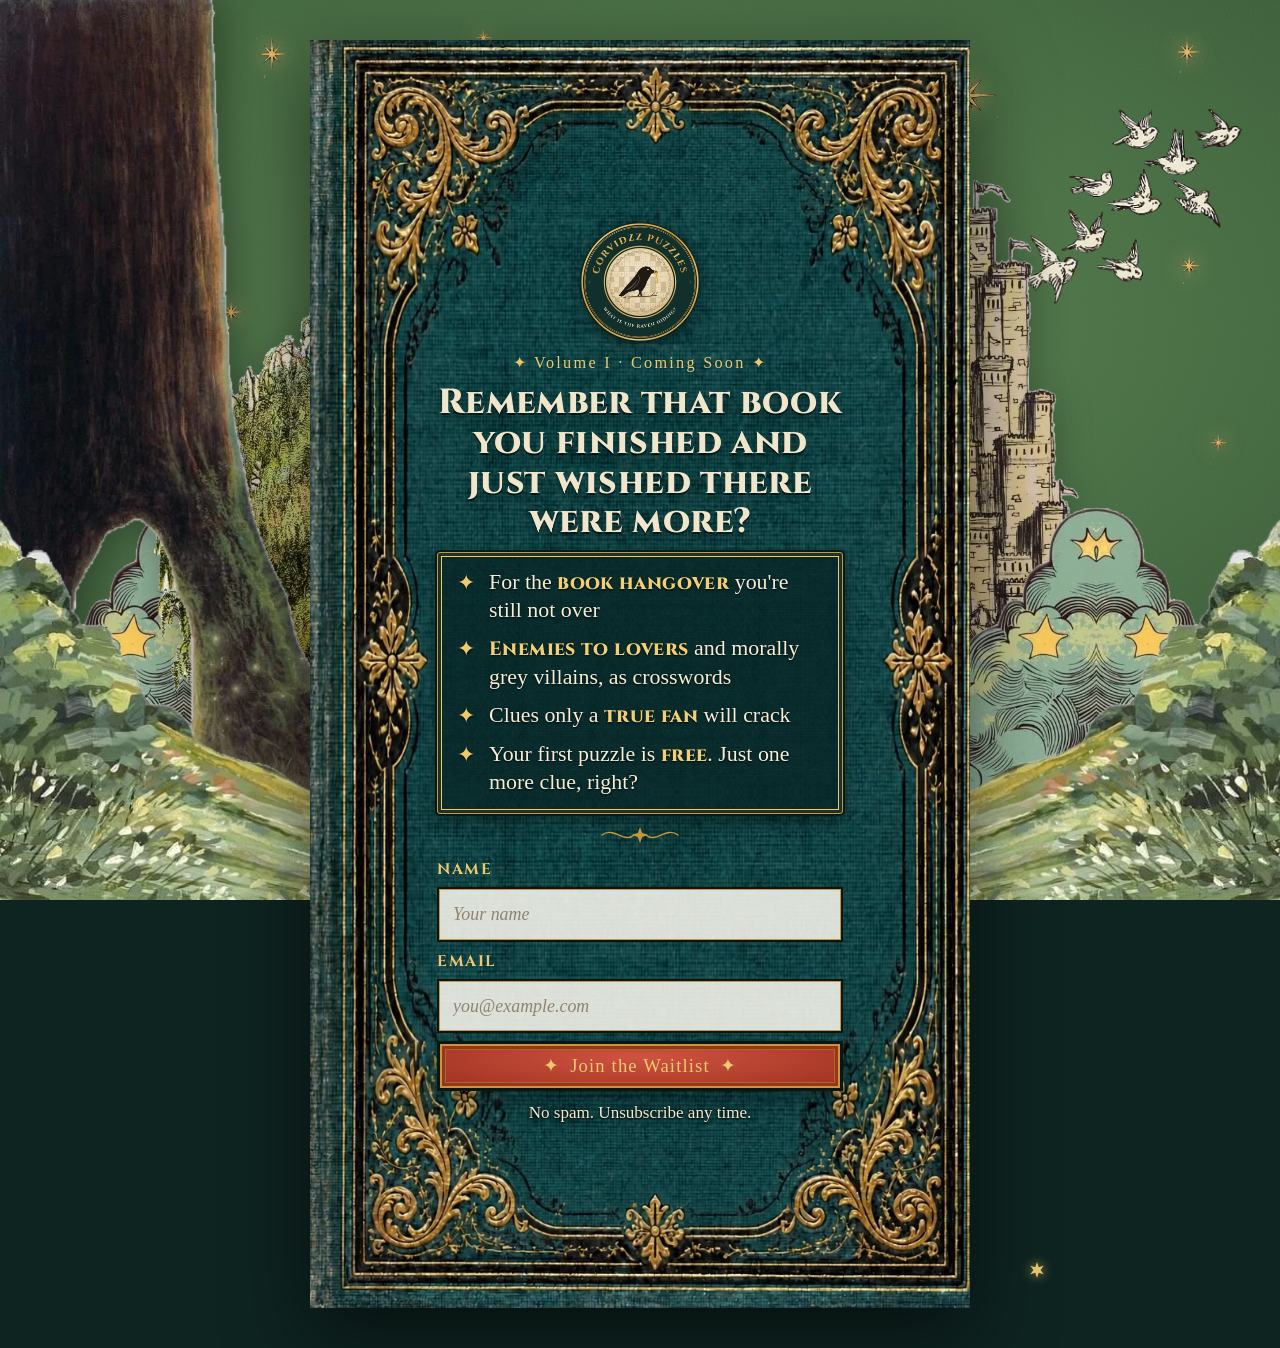
==== commit bdc3ae4f: "Headline: "Remember that book you finished and just wished there were more?" Also used for the brows" ====
--- a/index.html
+++ b/index.html
@@ -3,9 +3,9 @@
 <head>
   <meta charset="utf-8">
   <meta name="viewport" content="width=device-width, initial-scale=1">
-  <title>CorvidzzPuzzles | Remember that book you finished and just wanted more afterwards?</title>
+  <title>CorvidzzPuzzles | Remember that book you finished and just wished there were more?</title>
   <meta name="description" content="A fairy-tale puzzle book about what's happening right now. Join the waiting list for Volume I.">
-  <meta property="og:title" content="CorvidzzPuzzles | Remember that book you finished and just wanted more afterwards?">
+  <meta property="og:title" content="CorvidzzPuzzles | Remember that book you finished and just wished there were more?">
   <meta property="og:description" content="Old riddles, modern answers. Join the waiting list for Volume I.">
   <meta property="og:type" content="website">
   <meta property="og:url" content="https://corvidzz.com/">
@@ -832,7 +832,7 @@
     <div class="cover-book">
       <img class="book-logo" src="assets/img/logo.png" width="480" height="480" alt="CorvidzzPuzzles">
       <p class="kicker">&#10022; Volume I &middot; Coming Soon &#10022;</p>
-      <h1 class="section-title" id="signup-title">Remember that book you finished and just wanted more afterwards?</h1>
+      <h1 class="section-title" id="signup-title">Remember that book you finished and just wished there were more?</h1>
       <ul class="perks">
         <li>For the <strong>book hangover</strong> you're still not over</li>
         <li><strong>Enemies to lovers</strong> and morally grey villains, as crosswords</li>
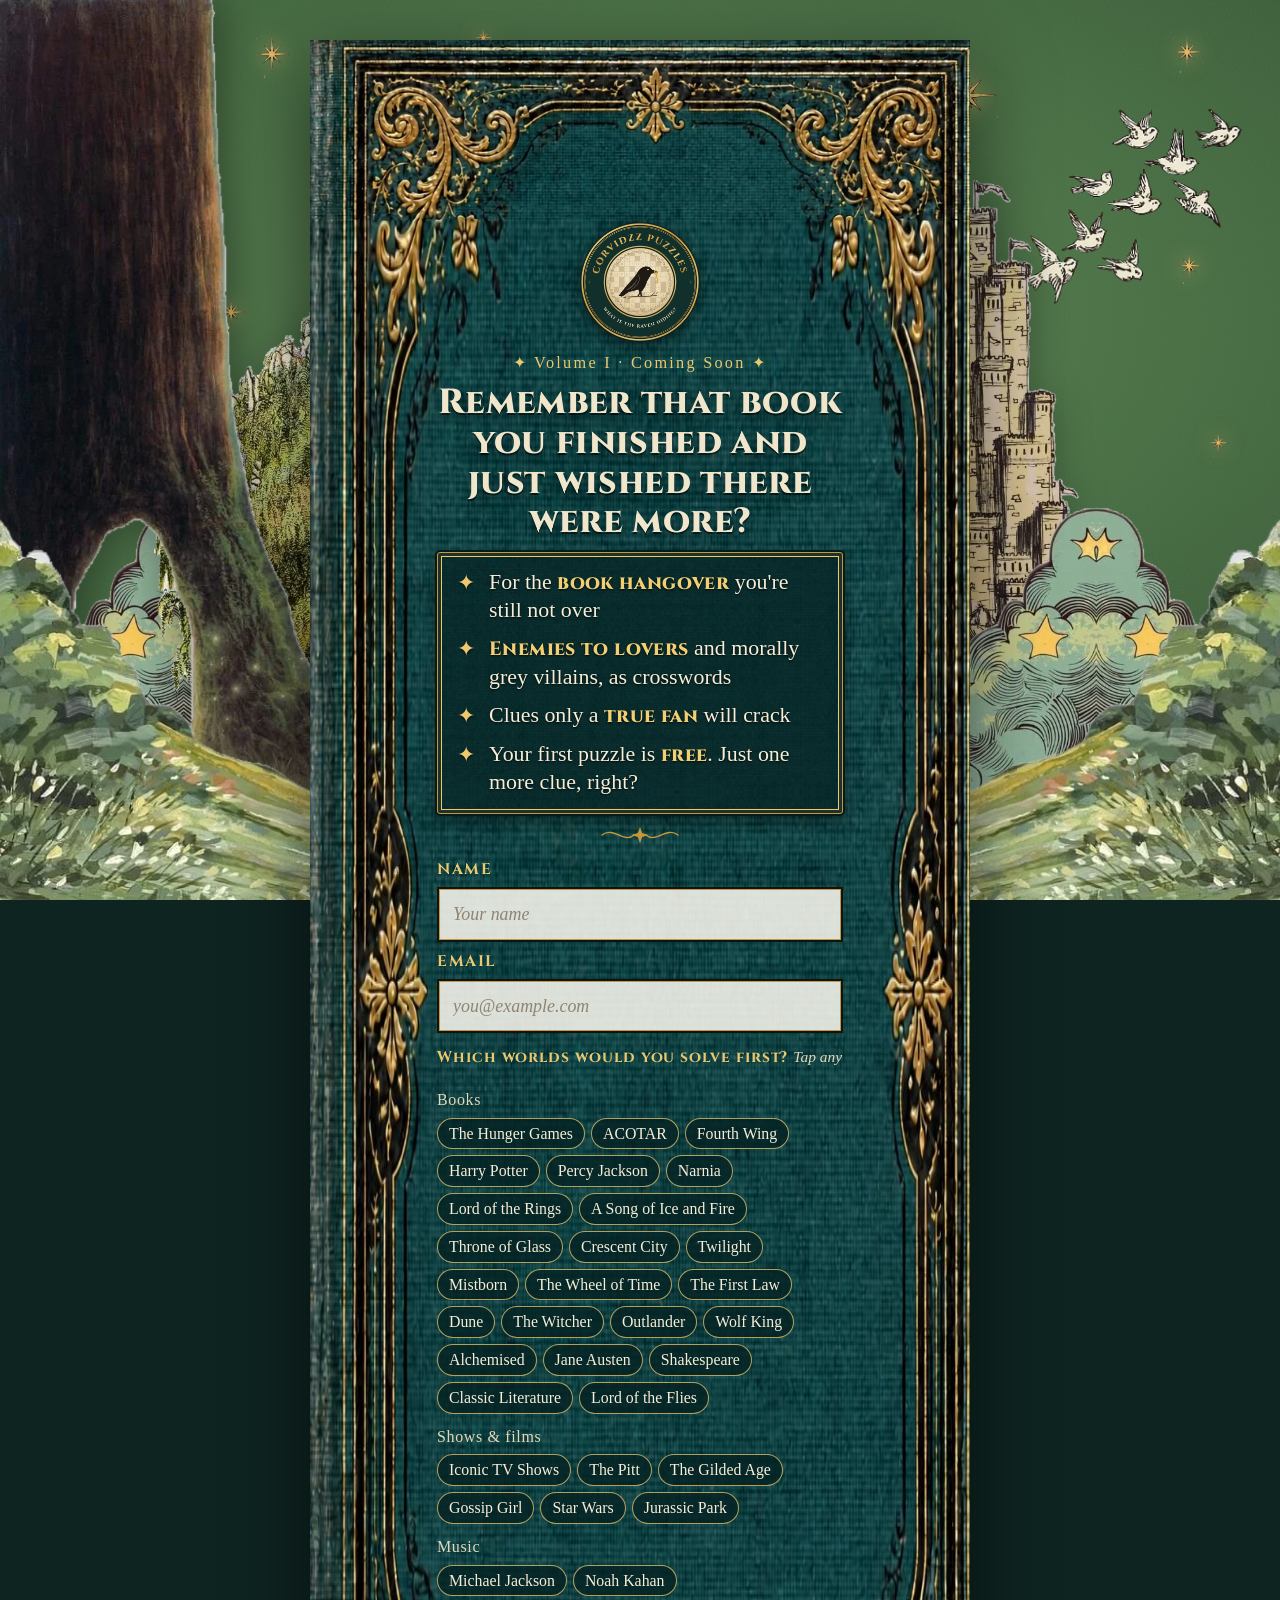
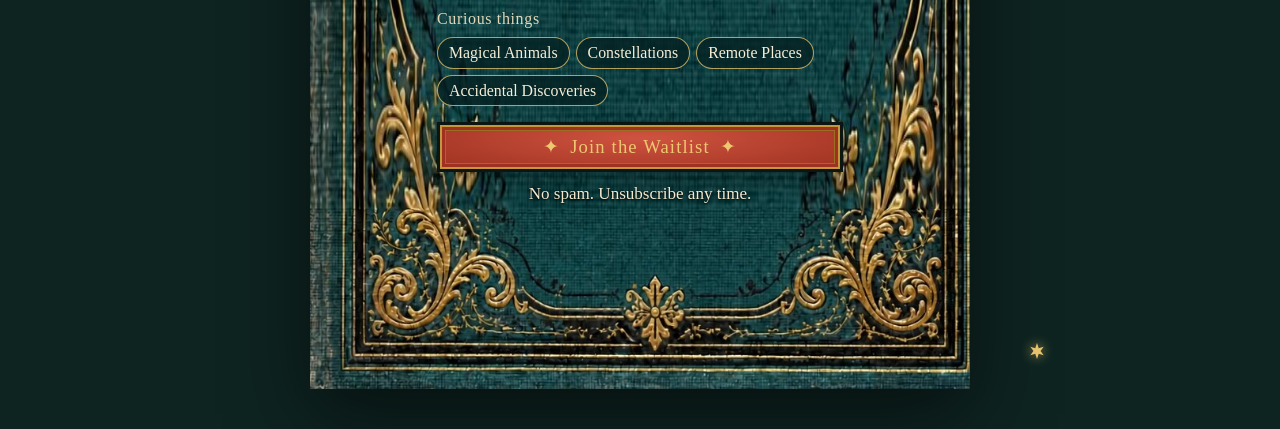
==== commit 6f7bbb24: "Add a topic chooser to the sign-up Visitors can tap any of the 35 Library Card topics, grouped into " ====
--- a/index.html
+++ b/index.html
@@ -67,6 +67,7 @@
       position: absolute; left: 0; right: 0; bottom: 4vh; height: 40vh;
       background: url("assets/img/bg-clouds.webp") center bottom / auto 100% repeat-x;
     }
+    .scene .ground { display: none; position: absolute; left: 0; right: 0; bottom: 0; background: linear-gradient(#6c7a51, #556544 40%, #3d4f33); }
     .scene .castle { right: 4vw; bottom: 14vh; height: 66vh; width: auto; filter: drop-shadow(0 10px 18px rgba(0, 0, 0, .25)); }
     .scene .tree { left: 12vw; bottom: 12vh; height: 54vh; width: auto; filter: drop-shadow(0 10px 18px rgba(0, 0, 0, .25)); }
     /* the hollow tree trunk at the left edge, rising out of the frame */
@@ -79,13 +80,18 @@
     .scene .star { width: 60px; animation: glint 5s ease-in-out infinite; filter: drop-shadow(0 0 10px rgba(236, 200, 111, .55)); }
     @keyframes glint { 0%, 100% { opacity: .95; transform: scale(1); } 50% { opacity: .55; transform: scale(.82); } }
     @media (max-width: 760px) {
-      .scene .clouds { height: 26vh; bottom: 4vh; }
-      .scene .castle { height: 42vh; right: -10vw; bottom: 12vh; }
-      .scene .tree { height: 30vh; left: 4vw; bottom: 10vh; }
-      .scene .trunk { left: -36vw; height: 100vh; }
-      .scene .hill { width: 70vw; bottom: -2vh; }
-      .scene .birds { right: 8vw; top: 84px; width: 118px; }
-      .scene .star { width: 34px; }
+      /* on phones the whole scene sits in the top part of the screen, above the book,
+         layered back to front: sky, castle, clouds, meadow, willow, trunk, hills */
+      .scene .ground { display: block; top: 45.5svh; }
+      .scene .castle { height: 30svh; right: 6vw; bottom: auto; top: 9svh; }
+      .scene .clouds { height: 17svh; bottom: auto; top: 29svh; -webkit-mask-image: linear-gradient(#000 82%, transparent); mask-image: linear-gradient(#000 82%, transparent); }
+      .scene .tree { height: 22svh; left: 16vw; bottom: auto; top: 20svh; }
+      /* the trunk picture ends in a square block of ground: cut it off where the hill hides the cut */
+      .scene .trunk { left: -14vw; height: 50svh; bottom: auto; top: 0; -webkit-mask-image: linear-gradient(#000 84%, transparent 87%); mask-image: linear-gradient(#000 84%, transparent 87%); }
+      .scene .hill { width: 68vw; left: -8vw; bottom: auto; top: 31svh; }
+      .scene .hill.flip { left: auto; right: -8vw; }
+      .scene .birds { right: auto; left: 30vw; top: 4svh; width: 104px; }
+      .scene .star { width: 24px; }
     }
     @media (prefers-reduced-motion: reduce) { .scene .birds, .scene .star { animation: none; } }
     a { color: var(--lapis); }
@@ -573,6 +579,9 @@
     @media (max-width: 560px) {
       .cover-book .flourish { display: none; }
       .signup-mid .cover-book .kicker { display: none; }
+      .cover-book .topics { margin-left: -9cqw; margin-right: -9cqw; }
+      .chips { gap: 5px; }
+      .chip span { padding: 4px 9px; font-size: .9rem; }
       .cover-book .perks { width: auto; max-width: none; margin-left: -9cqw; margin-right: -9cqw; padding: .75em .85em .3em; }
       .cover-book .perks li { font-size: 1.12rem; padding-left: 1.3em; }
     }
@@ -681,6 +690,23 @@
     }
     @media (prefers-reduced-motion: reduce) { .open-book, .flip-cover, .flip-cover .face { transition: none; } }
 
+
+    /* topic chips on the sign-up */
+    .topics { border: 0; margin: 4px 0 16px; padding: 0; min-width: 0; }
+    .topics legend { padding: 0; margin: 0 0 6px; font-family: "Cinzel", serif; font-weight: 700; font-size: clamp(.9rem, 3.8cqw, 1.05rem); letter-spacing: .06em; color: var(--gold-light); }
+    .topics legend i { font-family: "IM Fell English", serif; font-weight: 400; letter-spacing: 0; color: #e3d8b8; }
+    .topic-group { margin: 10px 0 5px; font-family: "IM Fell English SC", serif; font-size: 1rem; color: #e3d8b8; letter-spacing: .04em; }
+    .chips { display: flex; flex-wrap: wrap; gap: 6px; }
+    .chip { position: relative; }
+    .chip input { position: absolute; opacity: 0; width: 1px; height: 1px; }
+    .chip span {
+      display: inline-block; padding: 5px 11px; font-size: clamp(.92rem, 3.9cqw, 1.02rem); line-height: 1.25; cursor: pointer; user-select: none;
+      color: #f6eed6; background: rgba(6, 34, 35, .78); border: 1px solid rgba(236, 200, 111, .75); border-radius: 999px;
+    }
+    .chip input:checked + span { background: #ecc86f; color: #102b2b; border-color: #ecc86f; font-weight: 600; }
+    .chip input:checked + span::before { content: "\2726  "; }
+    .chip input:focus-visible + span { outline: 2px solid #ffd97a; outline-offset: 2px; }
+
     /* ---------- Footer ---------- */
     footer { text-align: center; padding: 44px 16px 54px; color: var(--moon); background: rgba(8, 22, 20, .6); border-top: 1px solid rgba(236, 200, 111, .35); }
     footer .seal { margin: 0 auto 10px; }
@@ -719,7 +745,7 @@
       .riddle { --arch: 150px; padding: 86px var(--pad-x) 40px; }
       .finale .panel { --arch: 160px; padding: 92px var(--pad-x) 44px; }
       .hero h1 { font-size: 1.7rem; }
-      .signup-mid { padding-top: 196px; justify-content: flex-start; }
+      .signup-mid { padding-top: 47svh; justify-content: flex-start; }
       .signup-mid .panel { --arch: 170px; --pad-x: 38px; padding: 92px var(--pad-x) 44px; }
       .hero-logo { width: 140px; height: 140px; margin-top: -30px; }
       .brand-logo { width: 50px; height: 50px; }
@@ -753,6 +779,7 @@
     <img class="star" src="assets/img/bg-star.webp" alt="" style="top:52vh;left:24vw;width:22px;animation-delay:-2.5s">
     <img class="birds" src="assets/img/bg-birds.webp" alt="">
     <img class="castle" src="assets/img/bg-castle.webp" alt="">
+    <div class="ground"></div>
     <div class="clouds"></div>
     <img class="tree" src="assets/img/bg-tree.webp" alt="">
     <img class="trunk" src="assets/img/bg-trunk.webp" alt="">
@@ -853,6 +880,57 @@
             </label>
           </div>
 
+          <fieldset class="topics">
+            <legend>Which worlds would you solve first? <i>Tap any</i></legend>
+            <p class="topic-group">Books</p>
+            <div class="chips">
+              <label class="chip"><input type="checkbox" name="puzzles" value="The Hunger Games"><span>The Hunger Games</span></label>
+              <label class="chip"><input type="checkbox" name="puzzles" value="ACOTAR"><span>ACOTAR</span></label>
+              <label class="chip"><input type="checkbox" name="puzzles" value="Fourth Wing"><span>Fourth Wing</span></label>
+              <label class="chip"><input type="checkbox" name="puzzles" value="Harry Potter"><span>Harry Potter</span></label>
+              <label class="chip"><input type="checkbox" name="puzzles" value="Percy Jackson"><span>Percy Jackson</span></label>
+              <label class="chip"><input type="checkbox" name="puzzles" value="Narnia"><span>Narnia</span></label>
+              <label class="chip"><input type="checkbox" name="puzzles" value="Lord of the Rings"><span>Lord of the Rings</span></label>
+              <label class="chip"><input type="checkbox" name="puzzles" value="A Song of Ice and Fire"><span>A Song of Ice and Fire</span></label>
+              <label class="chip"><input type="checkbox" name="puzzles" value="Throne of Glass"><span>Throne of Glass</span></label>
+              <label class="chip"><input type="checkbox" name="puzzles" value="Crescent City"><span>Crescent City</span></label>
+              <label class="chip"><input type="checkbox" name="puzzles" value="Twilight"><span>Twilight</span></label>
+              <label class="chip"><input type="checkbox" name="puzzles" value="Mistborn"><span>Mistborn</span></label>
+              <label class="chip"><input type="checkbox" name="puzzles" value="The Wheel of Time"><span>The Wheel of Time</span></label>
+              <label class="chip"><input type="checkbox" name="puzzles" value="The First Law"><span>The First Law</span></label>
+              <label class="chip"><input type="checkbox" name="puzzles" value="Dune"><span>Dune</span></label>
+              <label class="chip"><input type="checkbox" name="puzzles" value="The Witcher"><span>The Witcher</span></label>
+              <label class="chip"><input type="checkbox" name="puzzles" value="Outlander"><span>Outlander</span></label>
+              <label class="chip"><input type="checkbox" name="puzzles" value="Wolf King"><span>Wolf King</span></label>
+              <label class="chip"><input type="checkbox" name="puzzles" value="Alchemised"><span>Alchemised</span></label>
+              <label class="chip"><input type="checkbox" name="puzzles" value="Jane Austen"><span>Jane Austen</span></label>
+              <label class="chip"><input type="checkbox" name="puzzles" value="Shakespeare"><span>Shakespeare</span></label>
+              <label class="chip"><input type="checkbox" name="puzzles" value="Classic Literature"><span>Classic Literature</span></label>
+              <label class="chip"><input type="checkbox" name="puzzles" value="Lord of the Flies"><span>Lord of the Flies</span></label>
+            </div>
+            <p class="topic-group">Shows &amp; films</p>
+            <div class="chips">
+              <label class="chip"><input type="checkbox" name="puzzles" value="Iconic TV Shows"><span>Iconic TV Shows</span></label>
+              <label class="chip"><input type="checkbox" name="puzzles" value="The Pitt"><span>The Pitt</span></label>
+              <label class="chip"><input type="checkbox" name="puzzles" value="The Gilded Age"><span>The Gilded Age</span></label>
+              <label class="chip"><input type="checkbox" name="puzzles" value="Gossip Girl"><span>Gossip Girl</span></label>
+              <label class="chip"><input type="checkbox" name="puzzles" value="Star Wars"><span>Star Wars</span></label>
+              <label class="chip"><input type="checkbox" name="puzzles" value="Jurassic Park"><span>Jurassic Park</span></label>
+            </div>
+            <p class="topic-group">Music</p>
+            <div class="chips">
+              <label class="chip"><input type="checkbox" name="puzzles" value="Michael Jackson"><span>Michael Jackson</span></label>
+              <label class="chip"><input type="checkbox" name="puzzles" value="Noah Kahan"><span>Noah Kahan</span></label>
+            </div>
+            <p class="topic-group">Curious things</p>
+            <div class="chips">
+              <label class="chip"><input type="checkbox" name="puzzles" value="Magical Animals"><span>Magical Animals</span></label>
+              <label class="chip"><input type="checkbox" name="puzzles" value="Constellations"><span>Constellations</span></label>
+              <label class="chip"><input type="checkbox" name="puzzles" value="Remote Places"><span>Remote Places</span></label>
+              <label class="chip"><input type="checkbox" name="puzzles" value="Accidental Discoveries"><span>Accidental Discoveries</span></label>
+            </div>
+          </fieldset>
+
           <input type="hidden" name="access" value="waiting list">
           <input type="hidden" name="came_from" id="came_from" value="direct">
 
@@ -1099,6 +1177,9 @@
       }
 
       const data = new FormData(form);
+      const topics = data.getAll("puzzles");
+      data.delete("puzzles");
+      data.append("puzzles", topics.join(", ") || "(none chosen)");
       data.append("_subject", "New CorvidzzPuzzles sign-up");
 
       submit.disabled = true;
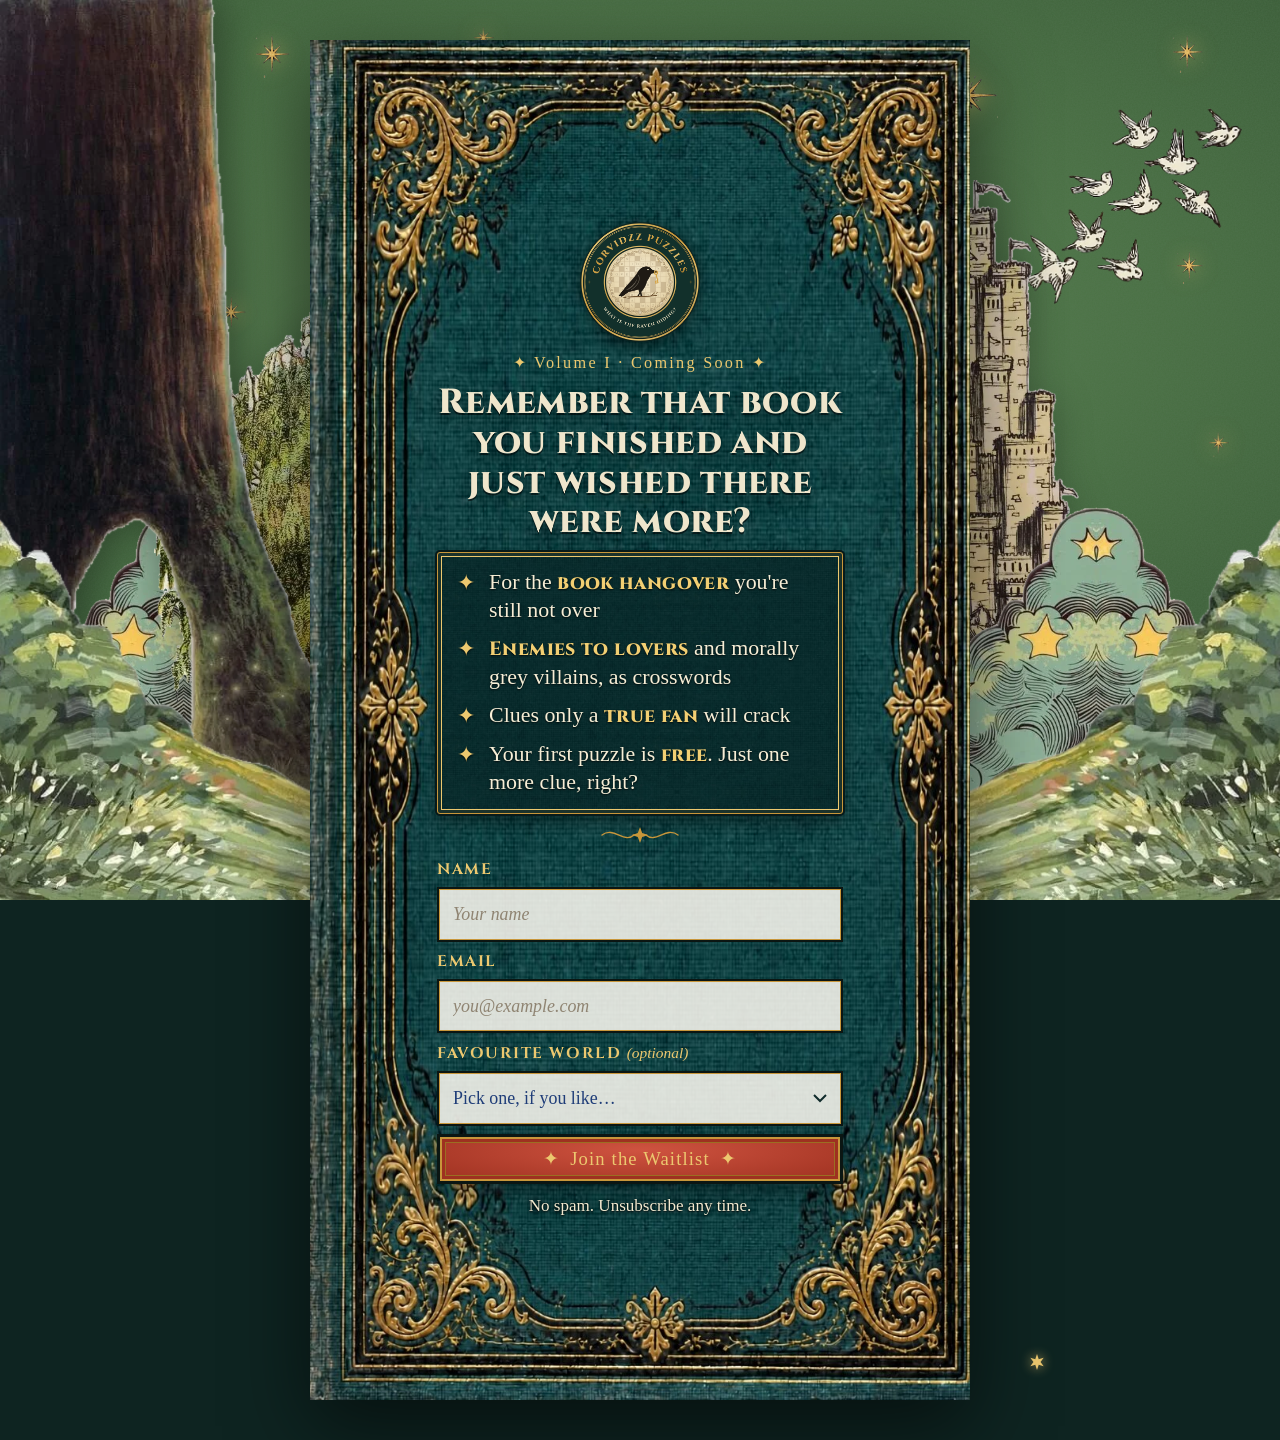
==== commit c225d260: "Make the topic chooser a single, optional drop-down Co-Authored-By: Claude Opus 5.5 <noreply@anthrop" ====
--- a/index.html
+++ b/index.html
@@ -579,9 +579,6 @@
     @media (max-width: 560px) {
       .cover-book .flourish { display: none; }
       .signup-mid .cover-book .kicker { display: none; }
-      .cover-book .topics { margin-left: -9cqw; margin-right: -9cqw; }
-      .chips { gap: 5px; }
-      .chip span { padding: 4px 9px; font-size: .9rem; }
       .cover-book .perks { width: auto; max-width: none; margin-left: -9cqw; margin-right: -9cqw; padding: .75em .85em .3em; }
       .cover-book .perks li { font-size: 1.12rem; padding-left: 1.3em; }
     }
@@ -691,21 +688,15 @@
     @media (prefers-reduced-motion: reduce) { .open-book, .flip-cover, .flip-cover .face { transition: none; } }
 
 
-    /* topic chips on the sign-up */
-    .topics { border: 0; margin: 4px 0 16px; padding: 0; min-width: 0; }
-    .topics legend { padding: 0; margin: 0 0 6px; font-family: "Cinzel", serif; font-weight: 700; font-size: clamp(.9rem, 3.8cqw, 1.05rem); letter-spacing: .06em; color: var(--gold-light); }
-    .topics legend i { font-family: "IM Fell English", serif; font-weight: 400; letter-spacing: 0; color: #e3d8b8; }
-    .topic-group { margin: 10px 0 5px; font-family: "IM Fell English SC", serif; font-size: 1rem; color: #e3d8b8; letter-spacing: .04em; }
-    .chips { display: flex; flex-wrap: wrap; gap: 6px; }
-    .chip { position: relative; }
-    .chip input { position: absolute; opacity: 0; width: 1px; height: 1px; }
-    .chip span {
-      display: inline-block; padding: 5px 11px; font-size: clamp(.92rem, 3.9cqw, 1.02rem); line-height: 1.25; cursor: pointer; user-select: none;
-      color: #f6eed6; background: rgba(6, 34, 35, .78); border: 1px solid rgba(236, 200, 111, .75); border-radius: 999px;
-    }
-    .chip input:checked + span { background: #ecc86f; color: #102b2b; border-color: #ecc86f; font-weight: 600; }
-    .chip input:checked + span::before { content: "\2726  "; }
-    .chip input:focus-visible + span { outline: 2px solid #ffd97a; outline-offset: 2px; }
+    /* favourite-world dropdown on the sign-up */
+    .field select {
+      width: 100%; box-sizing: border-box; font: inherit; font-size: 1.12rem; color: var(--lapis-deep); cursor: pointer;
+      background: rgba(255, 252, 244, .85) url("data:image/svg+xml,%3Csvg xmlns='http://www.w3.org/2000/svg' width='14' height='9'%3E%3Cpath d='M1 1l6 6 6-6' fill='none' stroke='%23102b2b' stroke-width='2'/%3E%3C/svg%3E") no-repeat right 14px center;
+      border: 2px solid #0b1613; box-shadow: inset 0 0 0 1px var(--gold); border-radius: 0; padding: 11px 38px 11px 14px;
+      -webkit-appearance: none; appearance: none;
+    }
+    .field select:focus { outline: none; border-color: var(--vermilion); box-shadow: 0 0 0 3px rgba(192, 65, 45, .18); background-color: #fff; }
+    .field span i { font-family: "IM Fell English", serif; font-weight: 400; text-transform: none; letter-spacing: 0; }
 
     /* ---------- Footer ---------- */
     footer { text-align: center; padding: 44px 16px 54px; color: var(--moon); background: rgba(8, 22, 20, .6); border-top: 1px solid rgba(236, 200, 111, .35); }
@@ -880,56 +871,55 @@
             </label>
           </div>
 
-          <fieldset class="topics">
-            <legend>Which worlds would you solve first? <i>Tap any</i></legend>
-            <p class="topic-group">Books</p>
-            <div class="chips">
-              <label class="chip"><input type="checkbox" name="puzzles" value="The Hunger Games"><span>The Hunger Games</span></label>
-              <label class="chip"><input type="checkbox" name="puzzles" value="ACOTAR"><span>ACOTAR</span></label>
-              <label class="chip"><input type="checkbox" name="puzzles" value="Fourth Wing"><span>Fourth Wing</span></label>
-              <label class="chip"><input type="checkbox" name="puzzles" value="Harry Potter"><span>Harry Potter</span></label>
-              <label class="chip"><input type="checkbox" name="puzzles" value="Percy Jackson"><span>Percy Jackson</span></label>
-              <label class="chip"><input type="checkbox" name="puzzles" value="Narnia"><span>Narnia</span></label>
-              <label class="chip"><input type="checkbox" name="puzzles" value="Lord of the Rings"><span>Lord of the Rings</span></label>
-              <label class="chip"><input type="checkbox" name="puzzles" value="A Song of Ice and Fire"><span>A Song of Ice and Fire</span></label>
-              <label class="chip"><input type="checkbox" name="puzzles" value="Throne of Glass"><span>Throne of Glass</span></label>
-              <label class="chip"><input type="checkbox" name="puzzles" value="Crescent City"><span>Crescent City</span></label>
-              <label class="chip"><input type="checkbox" name="puzzles" value="Twilight"><span>Twilight</span></label>
-              <label class="chip"><input type="checkbox" name="puzzles" value="Mistborn"><span>Mistborn</span></label>
-              <label class="chip"><input type="checkbox" name="puzzles" value="The Wheel of Time"><span>The Wheel of Time</span></label>
-              <label class="chip"><input type="checkbox" name="puzzles" value="The First Law"><span>The First Law</span></label>
-              <label class="chip"><input type="checkbox" name="puzzles" value="Dune"><span>Dune</span></label>
-              <label class="chip"><input type="checkbox" name="puzzles" value="The Witcher"><span>The Witcher</span></label>
-              <label class="chip"><input type="checkbox" name="puzzles" value="Outlander"><span>Outlander</span></label>
-              <label class="chip"><input type="checkbox" name="puzzles" value="Wolf King"><span>Wolf King</span></label>
-              <label class="chip"><input type="checkbox" name="puzzles" value="Alchemised"><span>Alchemised</span></label>
-              <label class="chip"><input type="checkbox" name="puzzles" value="Jane Austen"><span>Jane Austen</span></label>
-              <label class="chip"><input type="checkbox" name="puzzles" value="Shakespeare"><span>Shakespeare</span></label>
-              <label class="chip"><input type="checkbox" name="puzzles" value="Classic Literature"><span>Classic Literature</span></label>
-              <label class="chip"><input type="checkbox" name="puzzles" value="Lord of the Flies"><span>Lord of the Flies</span></label>
-            </div>
-            <p class="topic-group">Shows &amp; films</p>
-            <div class="chips">
-              <label class="chip"><input type="checkbox" name="puzzles" value="Iconic TV Shows"><span>Iconic TV Shows</span></label>
-              <label class="chip"><input type="checkbox" name="puzzles" value="The Pitt"><span>The Pitt</span></label>
-              <label class="chip"><input type="checkbox" name="puzzles" value="The Gilded Age"><span>The Gilded Age</span></label>
-              <label class="chip"><input type="checkbox" name="puzzles" value="Gossip Girl"><span>Gossip Girl</span></label>
-              <label class="chip"><input type="checkbox" name="puzzles" value="Star Wars"><span>Star Wars</span></label>
-              <label class="chip"><input type="checkbox" name="puzzles" value="Jurassic Park"><span>Jurassic Park</span></label>
-            </div>
-            <p class="topic-group">Music</p>
-            <div class="chips">
-              <label class="chip"><input type="checkbox" name="puzzles" value="Michael Jackson"><span>Michael Jackson</span></label>
-              <label class="chip"><input type="checkbox" name="puzzles" value="Noah Kahan"><span>Noah Kahan</span></label>
-            </div>
-            <p class="topic-group">Curious things</p>
-            <div class="chips">
-              <label class="chip"><input type="checkbox" name="puzzles" value="Magical Animals"><span>Magical Animals</span></label>
-              <label class="chip"><input type="checkbox" name="puzzles" value="Constellations"><span>Constellations</span></label>
-              <label class="chip"><input type="checkbox" name="puzzles" value="Remote Places"><span>Remote Places</span></label>
-              <label class="chip"><input type="checkbox" name="puzzles" value="Accidental Discoveries"><span>Accidental Discoveries</span></label>
-            </div>
-          </fieldset>
+          <label class="field topic-field">
+            <span>Favourite world <i>(optional)</i></span>
+            <select id="puzzles" name="puzzles">
+              <option value="">Pick one, if you like…</option>
+              <optgroup label="Books">
+                <option>The Hunger Games</option>
+                <option>ACOTAR</option>
+                <option>Fourth Wing</option>
+                <option>Harry Potter</option>
+                <option>Percy Jackson</option>
+                <option>Narnia</option>
+                <option>Lord of the Rings</option>
+                <option>A Song of Ice and Fire</option>
+                <option>Throne of Glass</option>
+                <option>Crescent City</option>
+                <option>Twilight</option>
+                <option>Mistborn</option>
+                <option>The Wheel of Time</option>
+                <option>The First Law</option>
+                <option>Dune</option>
+                <option>The Witcher</option>
+                <option>Outlander</option>
+                <option>Wolf King</option>
+                <option>Alchemised</option>
+                <option>Jane Austen</option>
+                <option>Shakespeare</option>
+                <option>Classic Literature</option>
+                <option>Lord of the Flies</option>
+              </optgroup>
+              <optgroup label="Shows &amp; films">
+                <option>Iconic TV Shows</option>
+                <option>The Pitt</option>
+                <option>The Gilded Age</option>
+                <option>Gossip Girl</option>
+                <option>Star Wars</option>
+                <option>Jurassic Park</option>
+              </optgroup>
+              <optgroup label="Music">
+                <option>Michael Jackson</option>
+                <option>Noah Kahan</option>
+              </optgroup>
+              <optgroup label="Curious things">
+                <option>Magical Animals</option>
+                <option>Constellations</option>
+                <option>Remote Places</option>
+                <option>Accidental Discoveries</option>
+              </optgroup>
+            </select>
+          </label>
 
           <input type="hidden" name="access" value="waiting list">
           <input type="hidden" name="came_from" id="came_from" value="direct">
@@ -1177,9 +1167,7 @@
       }
 
       const data = new FormData(form);
-      const topics = data.getAll("puzzles");
-      data.delete("puzzles");
-      data.append("puzzles", topics.join(", ") || "(none chosen)");
+      if (!data.get("puzzles")) data.set("puzzles", "(none chosen)");
       data.append("_subject", "New CorvidzzPuzzles sign-up");
 
       submit.disabled = true;
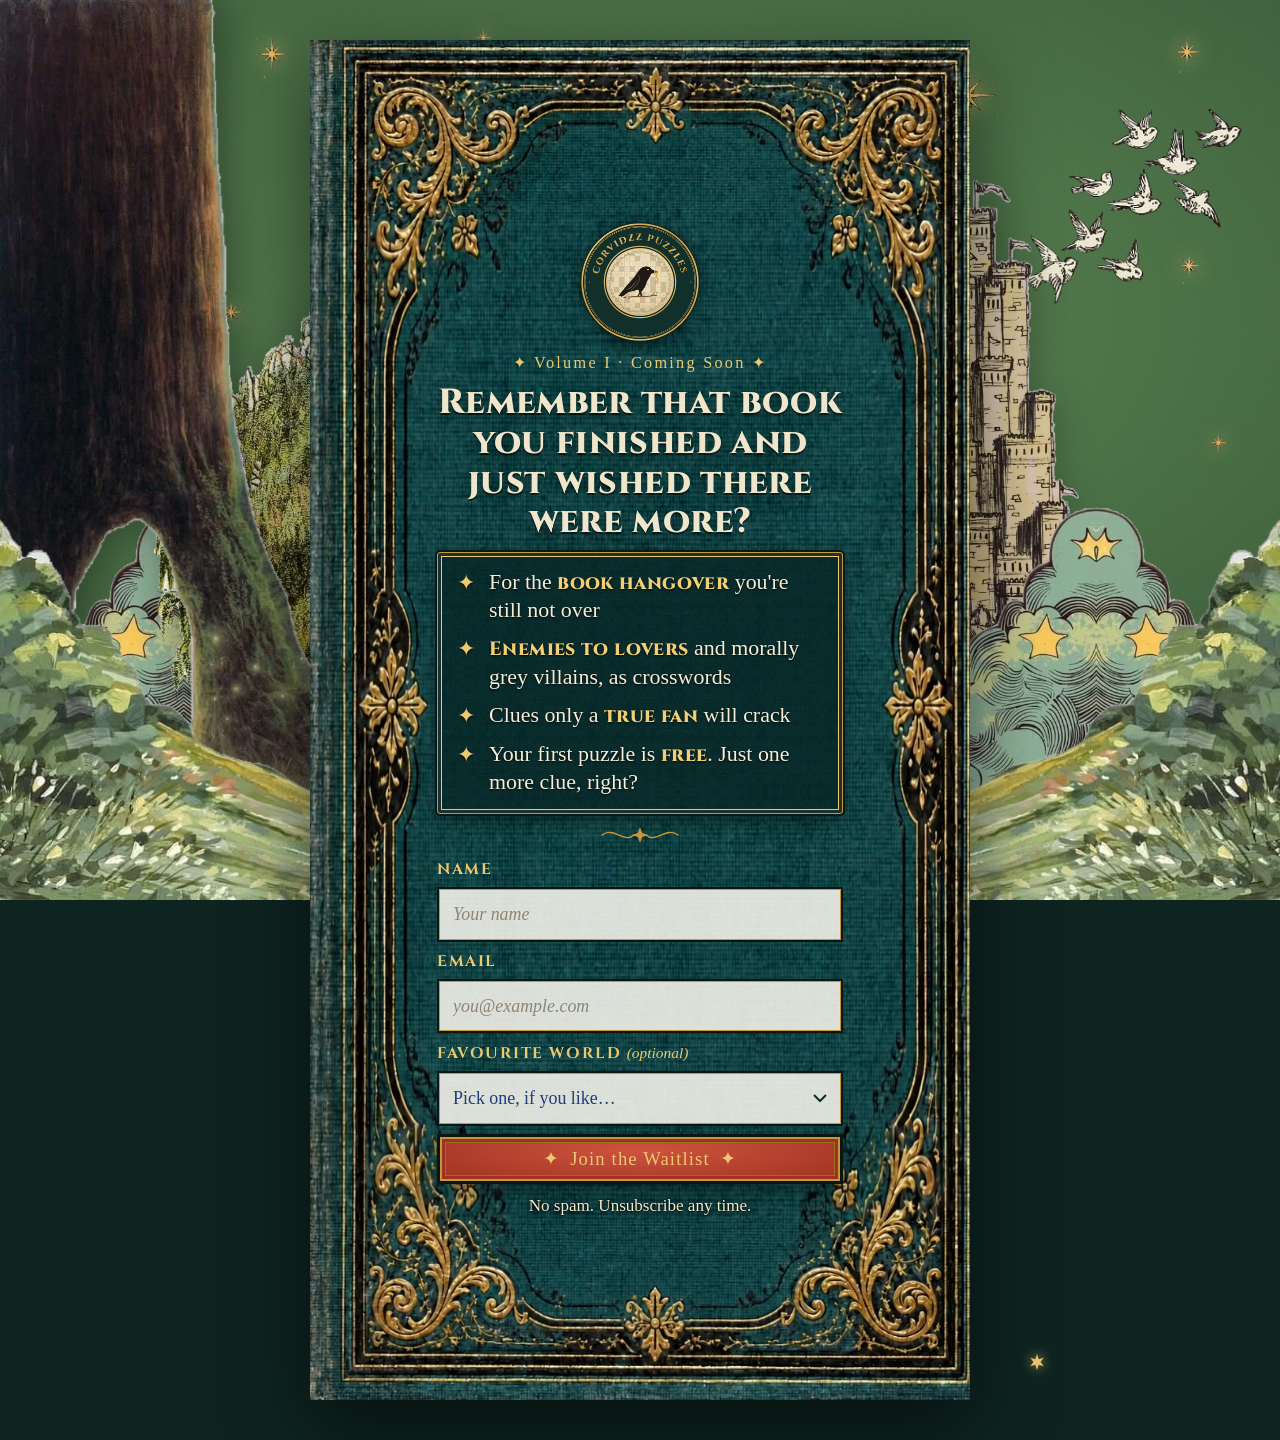
==== commit 9ce1b4bb: "Remove the old phrase from the share preview and refresh cached logo images Co-Authored-By: Claude O" ====
--- a/index.html
+++ b/index.html
@@ -9,11 +9,11 @@
   <meta property="og:description" content="Old riddles, modern answers. Join the waiting list for Volume I.">
   <meta property="og:type" content="website">
   <meta property="og:url" content="https://corvidzz.com/">
-  <meta property="og:image" content="https://corvidzz.com/assets/img/share-preview.jpg">
+  <meta property="og:image" content="https://corvidzz.com/assets/img/share-preview.jpg?v=2">
   <meta name="twitter:card" content="summary_large_image">
   <meta name="theme-color" content="#4a7044">
-  <link rel="icon" type="image/png" href="assets/img/favicon.png">
-  <link rel="apple-touch-icon" href="assets/img/apple-touch-icon.png">
+  <link rel="icon" type="image/png" href="assets/img/favicon.png?v=2">
+  <link rel="apple-touch-icon" href="assets/img/apple-touch-icon.png?v=2">
   <link rel="preload" as="image" href="assets/img/bg-clouds.webp">
   <link rel="preconnect" href="https://fonts.googleapis.com">
   <link rel="preconnect" href="https://fonts.gstatic.com" crossorigin>
@@ -848,7 +848,7 @@
   <section class="signup-mid" aria-labelledby="signup-title">
     <span class="twinkle" style="bottom:70px;right:5%;width:16px;height:16px;animation-delay:1.9s" aria-hidden="true"><svg><use href="#star"/></svg></span>
     <div class="cover-book">
-      <img class="book-logo" src="assets/img/logo.png" width="480" height="480" alt="CorvidzzPuzzles">
+      <img class="book-logo" src="assets/img/logo.png?v=2" width="480" height="480" alt="CorvidzzPuzzles">
       <p class="kicker">&#10022; Volume I &middot; Coming Soon &#10022;</p>
       <h1 class="section-title" id="signup-title">Remember that book you finished and just wished there were more?</h1>
       <ul class="perks">
@@ -1017,7 +1017,7 @@
           '</div>' +
         '</div>' +
         '<div class="flip-cover" aria-hidden="true">' +
-          '<div class="face front"><img src="assets/img/logo.png" alt=""></div>' +
+          '<div class="face front"><img src="assets/img/logo.png?v=2" alt=""></div>' +
           '<div class="face back"></div>' +
         '</div>';
 
